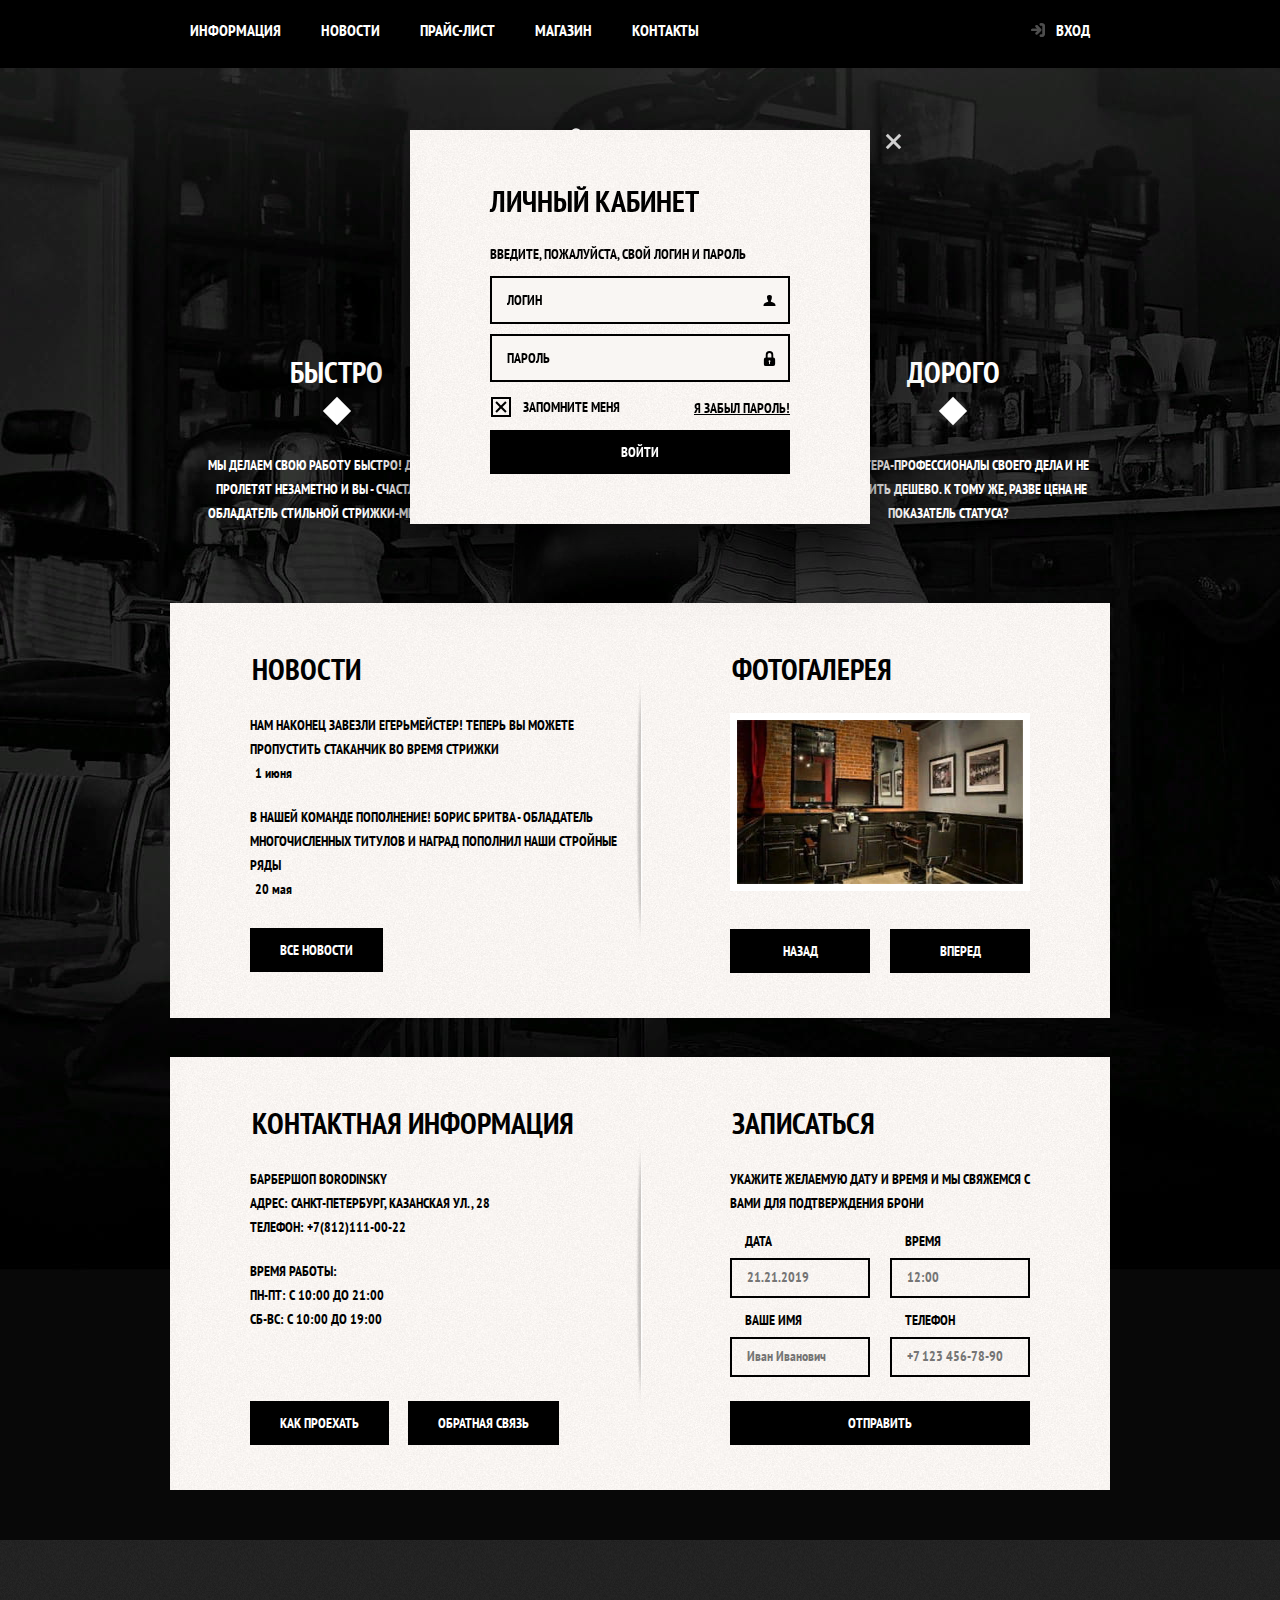
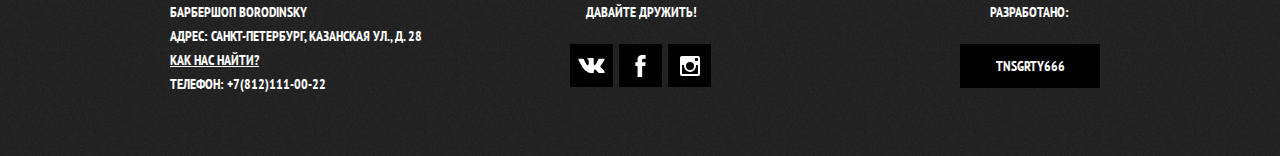
==== index.html @ 5af6d884 "Исправляет опечатки, убирает лишние переносы строк" ====
<!DOCTYPE html>
<html lang="ru">

<head>
  <meta charset="UTF-8">
  <title>Барбершоп BORODINSKY</title>
  <link href="styles/normalize.css" rel="stylesheet">
  <link href="https://fonts.googleapis.com/css?family=PT+Sans+Narrow:400,700&display=swap&subset=cyrillic" rel="stylesheet">
  <link href="styles/style.css" rel="stylesheet">
</head>

<body aria-label="Главная страница Барбершопа Бородинский">
  <header class="main-header">
    <nav class="main-navigation" aria-label="Навигация по сайту">
      <div class="main-navigation-wrapper">
        <div class="container">
          <ul class="site-navigation">
            <li><a href="#">Информация</a></li>
            <li><a href="#">Новости</a></li>
            <li><a href="price.html">Прайс-лист</a></li>
            <li><a href="catalog.html">Магазин</a></li>
            <li><a href="#">Контакты</a></li>
          </ul>
          <ul class="user-navigation">
            <li>
              <a class="login-link" href="#">Вход</a>
            </li>
          </ul>
        </div>
      </div>
      <a class="main-header-logo">
        <img src="img/logos/index-logo.svg" width="368" height="153" alt="Логотип барбершопа BORODINSKY">
      </a>
    </nav>
  </header>
  <main class="container">
    <h1 class="visually-hidden">Барбершоп Бородинский</h1>
    <section>
      <h2 class="visually-hidden">Преимущества</h2>
      <ul class="features-list">
        <li class="feature-item">
          <h3>Быстрo</h3>
          <p>Мы делаем свою работу быстро! Два часа пролетят незаметно и Вы - счастливый обладатель стильной стрижки-минутки!</p>
        </li>
        <li class="feature-item">
          <h3>Круто</h3>
          <p>Забудьте, как Вы стриглись раньше. Мы сделаем из вас звезду футбола или кино.
            Во всяком случае, внешне.</p>
        </li>
        <li class="feature-item">
          <h3>Дорого</h3>
          <p>Наши мастера-профессионалы своего дела и не могут стоить дешево.
          К тому же, разве цена не показатель статуса?</p>
        </li>
      </ul>
    </section>

    <div class="index-columns">
      <section class="news">
        <h2>Новости</h2>
        <ul class="news-list">
          <li class="news-item">
            <p>Нам наконец завезли Егерьмейстер! Теперь вы можете пропустить стаканчик во время стрижки</p>
            <time datetime="2019-06-01">1 июня</time>
          </li>
          <li class="news-item">
            <p>В нашей команде пополнение! Борис Бритва - обладатель многочисленных титулов и наград пополнил наши стройные ряды</p>
            <time datetime="2019-05-20">20 мая</time>
          </li>
        </ul>
        <a href="news.html" class="button">Все новости</a>
      </section>
      <section class="gallery">
        <h2>Фотогалерея</h2>
        <div class="gallery-container">
          <figure class="gallery-content">
            <a href="#"><img src="img/content/interier.jpg" width="286" height="164" alt="Фото нтерьера"></a>
          </figure>
          <description>
            <button class="button gallery-button gallery-button-back" type="button">Назад</button>
            <button class="button gallery-button gallery-button-next" type="button">Вперед</button>
          </description>
        </div>
      </section>
    </div>
    <div class="index-columns">
      <section class="contacts">
        <h2>Контактная информация</h2>
        <div class="address">
          <p>Барбершоп BORODINSKY</p>
          <ul>
            <li>Адрес: Санкт-Петербург, Казанская ул. , 28</li>
            <li>Телефон: +7(812)111-00-22</li>
          </ul>
        </div>
        <div class="worktime">
          <p>Время работы:</p>
          <ul>
            <li>пн-пт: с 10:00 до 21:00</li>
            <li>сб-вс: с 10:00 до 19:00</li>
          </ul>
        </div>
        <a href="#" class="button">Как проехать</a>
        <a href="#" class="button">Обратная связь</a>
      </section>
      <section class="appointment">
        <h2>Записаться</h2>
        <p class="appointment-info">Укажите желаемую дату и время и мы свяжемся
          с Вами для подтверждения брони</p>
        <form class="appointment-form" action="https://echo.htmlacademy.ru" method="post">
          <ul>
            <li class="appointment-item">
              <label for="date">Дата</label>
              <input id="date" type="text" name="date" value="" placeholder="21.21.2019">
            </li>
            <li class="appointment-item">
              <label for="time">Время</label>
              <input id="time" type="text" name="time" value="" placeholder="12:00">
            </li>
            <li class="appointment-item">
              <label for="name">Ваше имя</label>
              <input id="name" type="text" name="name" value="" placeholder="Иван Иванович">
            </li>
            <li class="appointment-item">
              <label for="phone">Телефон</label>
              <input id="phone" type="tel" name="phone" value="" placeholder="+7 123 456-78-90">
            </li>
          </ul>
          <button class="button" type="submit" name="send">Отправить</button>
        </form>
      </section>
    </div>
  </main>

  <footer class="main-footer">
    <div class="container">
      <section class="footer-contacts">
        <h3 class="visually-hidden">Наш адрес</h3>
        Барбершоп BORODINSKY<br>
        Адрес: Санкт-Петербург, Казанская ул., д. 28<br>
        <a href="#wide-map">Как нас найти?</a><br>
        Телефон: +7(812)111-00-22
      </section>
      <section class="footer-social">
        <h3 class="visually-hidden">Мы в соцсетях</h3>
        <b>Давайте дружить!</b>
        <ul>
          <li><a href="#" class="social-button"><span class="visually-hidden">Вконтакте</span>
              <svg xmlns="http://www.w3.org/2000/svg" width="27" height="15" viewbox="0 0 26.14 14.91">
                <path d="M26 13.47l-.09-.17a13.55 13.55 0 0 0-2.6-3q-.87-.83-1.1-1.12A1 1 0 0 1 22 8a10.27 10.27 0 0 1 1.22-1.78l.88-1.16q2.35-3.13 2-4L26 .94a.8.8 0 0 0-.4-.22 2.14 2.14 0 0 0-.87 0h-3.92a.51.51 0 0 0-.27 0h-.3a.6.6 0 0 0-.15.14.93.93 0 0 0-.14.24 22.22 22.22 0 0 1-1.46 3.06q-.5.84-.93 1.46a7 7 0 0 1-.71.91 4.94 4.94 0 0 1-.52.47q-.23.18-.35.15l-.23-.05a.9.9 0 0 1-.31-.33 1.49 1.49 0 0 1-.16-.53V1.6a3.14 3.14 0 0 0 0-.62 2.12 2.12 0 0 0-.14-.44.73.73 0 0 0-.28-.33 1.57 1.57 0 0 0-.46-.18A9 9 0 0 0 12.57 0a8.93 8.93 0 0 0-3.25.33 1.83 1.83 0 0 0-.52.41q-.25.3-.07.33a1.67 1.67 0 0 1 1.16.59l.08.16a2.6 2.6 0 0 1 .19.63 6.32 6.32 0 0 1 .12 1 10.59 10.59 0 0 1 0 1.7q-.07.71-.13 1.1a2.21 2.21 0 0 1-.18.64 2.69 2.69 0 0 1-.16.3l-.07.07a1 1 0 0 1-.37.07.86.86 0 0 1-.46-.19 3.27 3.27 0 0 1-.56-.52 7 7 0 0 1-.66-.93q-.37-.6-.76-1.42l-.22-.39q-.2-.38-.56-1.11t-.62-1.43A.9.9 0 0 0 5.2.9h-.07a.93.93 0 0 0-.22-.16A1.44 1.44 0 0 0 4.6.65L.87.68A1 1 0 0 0 .1.94L0 1a.44.44 0 0 0 0 .22 1.08 1.08 0 0 0 .08.37Q.9 3.53 1.86 5.31t1.66 2.87Q4.23 9.27 5 10.24t1 1.24l.37.41.34.33a8.06 8.06 0 0 0 1 .78 16.34 16.34 0 0 0 1.4.9 7.6 7.6 0 0 0 1.79.72 6.19 6.19 0 0 0 2 .22h1.57a1.08 1.08 0 0 0 .72-.3l.05-.07a.9.9 0 0 0 .1-.25 1.38 1.38 0 0 0 0-.37 4.48 4.48 0 0 1 .09-1.05 2.77 2.77 0 0 1 .23-.71 1.74 1.74 0 0 1 .29-.4 1.19 1.19 0 0 1 .23-.2h.11a.86.86 0 0 1 .77.21 4.52 4.52 0 0 1 .83.79q.39.47.93 1.05a6.41 6.41 0 0 0 1 .87l.27.16a3.31 3.31 0 0 0 .71.3 1.53 1.53 0 0 0 .76.07l3.48-.05a1.58 1.58 0 0 0 .8-.17.68.68 0 0 0 .34-.37 1.06 1.06 0 0 0 0-.46 1.71 1.71 0 0 0-.1-.36z" fill="#fff" /></svg>
            </a></li>
          <li><a href="#" class="social-button"><span class="visually-hidden">Facebook</span>
              <svg xmlns="http://www.w3.org/2000/svg" width="19" height="22" viewbox="0 0 10.15 21.74">
                <path d="M3.34 1.12A4.77 4.77 0 0 1 6.53 0h3.61v3.81H7.81a1.07 1.07 0 0 0-1.09.83v2.55h3.42c-.08 1.23-.24 2.45-.41 3.67h-3v10.87H2.21V10.86H0V7.21h2.19V3.66a3.83 3.83 0 0 1 1.15-2.54z" fill="#fff" /></svg>
            </a></li>
          <li><a href="#" class="social-button"><span class="visually-hidden">Instagram</span>
              <svg xmlns="http://www.w3.org/2000/svg" width="20" height="20" viewbox="0 0 20 20">
                <path d="M18 0H2a2 2 0 0 0-2 2v16a2 2 0 0 0 2 2h16a2 2 0 0 0 2-2V2a2 2 0 0 0-2-2zm-8 6a4 4 0 1 1-4 4 4 4 0 0 1 4-4zM2.5 18a.47.47 0 0 1-.5-.5V9h2.1a3.4 3.4 0 0 0-.1 1 6 6 0 1 0 12 0 3.4 3.4 0 0 0-.1-1H18v8.5a.47.47 0 0 1-.5.5zM18 4.5a.47.47 0 0 1-.5.5h-2a.47.47 0 0 1-.5-.5v-2a.47.47 0 0 1 .5-.5h2a.47.47 0 0 1 .5.5z" fill="#fff" /></svg>
            </a></li>
        </ul>
      </section>
      <p class="copyright">
        <b>Разработано:</b>
        <a href="https://github.com/tensegrity666" class="button">TNSGRTY666</a>
      </p>
    </div>
  </footer>

  <!-- Модальные окна -->

  <section class="modal modal-login">
    <h2>Личный кабинет</h2>
    <p class="modal-description">Введите, пожалуйста, свой логин и пароль</p>
    <a name="login-popup"></a>
    <form class="login-form" action="https://echo.htmlacademy.ru" method="post">
      <ul class="login-list">
        <li>
          <label class="visually-hidden" for="user-login">Логин</label>
          <input class="login-icon-user" id="user-login" type="text" name="login" placeholder="Логин" required>
        </li>
        <li>
          <label class="visually-hidden" for="user-password">Пароль</label>
          <input class="login-icon-password" type="password" name="password" placeholder="Пароль" required>
        </li>
      </ul>
      <p class="login-password-info">
        <label class="login-checkbox">
          <input class="visually-hidden modal-login-remember" type="checkbox" name="save" checked>
          <span class="checkbox-indicator"></span>
          <span class="remember-me">Запомните меня</span>
        </label>
        <a class="restore" href="#">Я забыл пароль!</a>
      </p>
      <button class="button" type="submit" name="login-button">Войти</button>
    </form>
    <button class="modal-close" type="button"><span class="visually-hidden">Закрыть</span></button>
  </section>

  <section class="modal modal-map">
    <h2 class="visually-hidden">Как до нас добраться</h2>
    <a name="wide-map">
      <img src="img/content/map-little.jpg" alt="Мы находимся по адресу: Санкт-Петербург, Казанская ул., д. 28">
    </a>
    <button class="modal-close" type="button"><span class="visually-hidden">Закрыть</span></button>
  </section>

  <div class="modal-overlay"></div>

</body>

</html>
---- styles/style.css ----
html,
body {
  min-width: 970px;
  margin: 0;
  padding: 0;
  font-family: "PT Sans Narrow", Arial, sans-serif;
  font-size: 14px;
  line-height: 24px;
  font-weight: 700;
  color: #ffffff;
  text-transform: uppercase;
  background-color: #000000;
  background-image: url(../img/backgrounds/background.jpg);
  background-position: top center;
  background-repeat: no-repeat;
}

.img {
  max-width: 100%;
  height: auto;
}

.visually-hidden:not(focus):not(active),
input[type="checkbox"].visually-hidden,
input[type="radio"].visually-hidden {
  position: absolute;

  width: 1px;
  height: 1px;
  margin: -1px;
  border: 0;
  padding: 0;

  white-space: nowrap;

  -webkit-clip-path: inset(100%);

  clip-path: inset(100%);
  clip: rect(0 0 0 0);
  overflow: hidden;
}

.container {
  width: 940px;
  margin: 0 auto;
  padding: 0 10px;
}

/*navigation*/

.main-navigation-wrapper .container {
  display: -webkit-box;
  display: -ms-flexbox;
  display: flex;
  -webkit-box-pack: justify;
  -ms-flex-pack: justify;
  justify-content: space-between;
}


.main-header {
  margin-bottom: 70px;
}

.main-navigation {
  display: -webkit-box;
  display: -ms-flexbox;
  display: flex;
  -webkit-box-orient: vertical;
  -webkit-box-direction: normal;
  -ms-flex-direction: column;
  flex-direction: column;
  -webkit-box-align: center;
  -ms-flex-align: center;
  align-items: center;

  font-size: 16px;
  line-height: 20px;
  color: #ffffff;
}

.user-navigation li {
  margin: 0;
}

.site-navigation a,
.user-navigation a {
  display: block;
  padding: 20px 20px;
}

.site-navigation li:hover,
.site-navigation li:focus,
.user-navigation li:hover,
.user-navigation li:focus {
  background-color: #242424;
}

.main-header-logo {
  -webkit-box-ordinal-group: 3;
  -ms-flex-order: 2;
  order: 2;
  width: 368px;
  height: 153px;
}

.main-navigation-wrapper {
  width: 100%;
  margin-bottom: 60px;
  background-color: #000000;
}

.main-navigation-wrapper a {
  color: #ffffff;
  text-decoration: none;
}

.site-navigation {
  display: -webkit-box;
  display: -ms-flexbox;
  display: flex;
  -ms-flex-wrap: wrap;
  flex-wrap: wrap;
  -ms-flex-preferred-size: 720px;
  flex-basis: 720px;
  margin: 0;
  padding: 0;
  list-style: none;
}

.user-navigation {
  display: -webkit-box;
  display: -ms-flexbox;
  display: flex;
  -ms-flex-wrap: wrap;
  flex-wrap: wrap;
  margin: 0;
  padding: 0;
  list-style: none;
}

.user-navigation .login-link {
  position: relative;
  padding: 20px 20px;
  padding-left: 50px;
  padding-bottom: 28px;
}

.login-link::before {
  content: "";

  position: absolute;
  top: 22px;
  left: 24px;

  width: 16px;
  height: 18px;

  background-image: url("../img/icons/login.svg");
  background-repeat: no-repeat;
  background-position: 0 0;

  opacity: 0.3;
}

.login-link:hover::before,
.login-link:active::before,
.login-link:focus::before {
  opacity: 1;
}

/*features*/

.features-list {
  display: -webkit-box;
  display: -ms-flexbox;
  display: flex;
  -webkit-box-pack: justify;
  -ms-flex-pack: justify;
  justify-content: space-between;
  margin: 0;
  margin-bottom: 78px;
  padding: 0;
}

.features-list li {
  list-style: none;
}

.feature-item p {
  text-align: center;
  margin: 0;
  padding: 0 20px 0 10px;
}

.feature-item h3 {
  position: relative;
  margin: 0;
  margin-bottom: 60px;
  padding: 0;

  text-align: center;
  font-size: 30px;
  line-height: 42px;
}

.feature-item h3::after {
  content: "";

  position: absolute;
  top: 50px;
  left: 50%;
  margin-left: -10px;
  padding: 0;

  width: 20px;
  height: 20px;

  background-color: #ffffff;

  -webkit-transform: rotate(45deg);

  transform: rotate(45deg);
}


/*columns*/

.index-columns {
  display: -webkit-box;
  display: -ms-flexbox;
  display: flex;
  -webkit-box-pack: justify;
  -ms-flex-pack: justify;
  justify-content: space-between;
  margin-bottom: 39px;
  padding: 45px 80px;

  color: #000000;
  background-color: #f8f5f2;
  background-image:
    url(../img/backgrounds/line.png),
    url(../img/backgrounds/items-background.jpg);
  background-position: center, 0 0;
  background-repeat: no-repeat, repeat;
}

.index-columns h2 {
  margin: 0;
  margin-bottom: 23px;
  padding: 0 2px;
  font-size: 30px;
  line-height: 42px;
}

.index-columns a {
  text-decoration: none;
}

.news {
  width: 380px;
  margin: 0;
}

.news-list {
  margin: 0;
  margin-bottom: 27px;
  padding: 0;

  list-style: none;
}

.news-item time {
  padding: 5px;
  text-transform: none;
}

.news-item {
  margin-bottom: 20px;
}

.news-item p {
  margin: 0;
}

.gallery {
  width: 300px;
}

.gallery-content {
  margin: 0;
  background-color: #cccccc;
  border: 7px solid #ffffff;
}

.gallery-content {
  -o-object-fit: cover;
  object-fit: cover;
  width: 286px;
  height: 164px;
}

.gallery-container {
  position: relative;

  height: 260px;
}

.button {
  display: inline-block;
  margin: 0;
  margin-right: 16px;
  padding: 10px 30px;

  font: inherit;

  text-align: center;
  color: #ffffff;
  vertical-align: middle;
  text-transform: uppercase;

  background-color: #000000;
  border: none;
  text-decoration: none;

  cursor: pointer;
}

.button:hover,
.button:focus,
.button:active {
  background-color: #663d15;
}

.button:disabled {
  cursor: default;
  opacity: 0.3;
}

.gallery-button {
  -webkit-box-sizing: border-box;
  box-sizing: border-box;
  position: absolute;
  bottom: 0;

  width: 140px;
  margin: 0;
}

.gallery-button-back {
  left: 0;
}

.gallery-button-next {
  right: 0;
}

.contacts {
  margin: 0;
  padding: 0;
  width: 380px;
}

.contacts ul,
.contacts p {
  margin: 0;
  padding: 0;
  list-style: none;
}

.contacts .address {
  margin: 20px 0 20px 0;
  ;
}

.contacts .worktime {
  margin-bottom: 70px;
}

.appointment {
  width: 300px;
}

.appointment-form ul {
  display: -webkit-box;
  display: -ms-flexbox;
  display: flex;
  -ms-flex-wrap: wrap;
  flex-wrap: wrap;
  -webkit-box-pack: justify;
  -ms-flex-pack: justify;
  justify-content: space-between;

  margin: 0;
  padding: 0;
}

.appointment-item {
  width: 140px;
  margin-bottom: 10px;
}

.appointment-item label {
  display: block;
  margin-bottom: 5px;
  margin-left: 15px;
}

.appointment li {
  list-style: none;
}

.appointment-item input {
  -webkit-box-sizing: border-box;
  box-sizing: border-box;
  width: 140px;
  padding-top: 5px;
  padding-left: 15px;
  padding-bottom: 7px;
  padding-right: 15px;

  font: inherit;

  background-color: transparent;
  border: 2px solid #000000;
}

.appointment-item input:focus {
  border-color: #663d15;
}

.appointment .button {
  width: 100%;
  margin: 0;
  margin-top: 14px;
}

/*footer*/

.main-footer {
  margin-top: 50px;
  padding: 60px 0;

  color: #ffffff;
  background-color: #212121;
  background-image: url(../img//backgrounds/footer-background.jpg);
  background-position: 0 0;
  background-repeat: repeat;
}

.main-footer .container {
  display: -webkit-box;
  display: -ms-flexbox;
  display: flex;
}

.footer-contacts a:hover,
.footer-contacts a:focus {
  text-decoration: none;
}

.footer-contacts {
  width: 320px;
  margin-right: 80px;
}

.footer-social {
  width: 160px;
}

.footer-social ul {
  display: -webkit-box;
  display: -ms-flexbox;
  display: flex;
  -ms-flex-wrap: wrap;
  flex-wrap: wrap;
  -webkit-box-pack: justify;
  -ms-flex-pack: justify;
  justify-content: space-between;
  width: 141px;
  list-style: none;
  margin: 0;
  padding: 0;
}

.footer-social li a {
  color: #ffffff;
}

.footer-social b {
  display: block;

  margin-bottom: 20px;
  padding-left: 16px;
  padding-right: 16px;
}

.social-button {
  display: -webkit-box;
  display: -ms-flexbox;
  display: flex;
  -webkit-box-align: center;
  -ms-flex-align: center;
  align-items: center;
  -webkit-box-pack: center;
  -ms-flex-pack: center;
  justify-content: center;
  width: 43px;
  height: 43px;

  background-color: #000000;
}

.social-button:hover,
.social-button:focus {
  background-color: #ffffff;
}

.social-button:hover path,
.social-button:focus path {
  fill: #000000;
}

.copyright {
  width: 150px;
  margin: 0;
  margin-left: auto;
}

.copyright .button {
  color: #ffffff;
}

.copyright .button:hover {
  color: #000000;
  background-color: #ffffff;
}

.copyright .button {
  -webkit-box-sizing: border-box;
  box-sizing: border-box;
  width: 140px;
}

.copyright b {
  display: block;

  margin-bottom: 20px;
  padding-left: 30px;
  padding-right: 30px;
}

/* страница catalog.html */

.inner-page {
  color: #000000;
  background-color: #f9f6f3;
  background-image: url(../img//backgrounds/items-background.jpg);
  background-position: 0 0;
  background-repeat: repeat;
}

.inner-page .main-header {
  margin: 0;
  margin-bottom: 50px;
  padding: 0;

  background-color: #000000;
}

.inner-page .main-navigation .container {
  display: -webkit-box;
  display: -ms-flexbox;
  display: flex;
  -webkit-box-align: start;
  -ms-flex-align: start;
  align-items: flex-start;
  -webkit-box-orient: horizontal;
  -webkit-box-direction: normal;
  -ms-flex-direction: row;
  flex-direction: row;
}

.inner-page .main-header-logo {
  width: 111px;
  height: 24px;
  padding: 20px 20px;
}

.inner-page .user-navigation {
  margin-left: auto;
}

.inner-page .main-navigation a {
  color: #ffffff;
  text-decoration: none;
}

.site-navigation-current {
  position: relative;
}

.site-navigation-current::after {
  content: "";

  position: absolute;
  top: auto;
  right: 20px;
  bottom: 0;
  left: 20px;


  height: 5px;

  background-color: #ffffff;
}

.inner-page a {
  color: #000000;
}

.footer-contacts a {
  color: #ffffff;
  text-decoration: underline;
}

.catalog-item {
  background-color: #f8f8f8;
  -webkit-box-shadow: 0 0 10px rgba(0, 0, 0, 0.1);
  box-shadow: 0 0 10px rgba(0, 0, 0, 0.1);
}


.inner-page .catalog-item h3 {
  margin: 0;
  padding: 0;
  font-size: 14px;
  line-height: 18px;
}

.catalog-category {
  text-transform: none;
}

.catalog-item:hover {
  -webkit-box-shadow: 0 0 10px rgba(0, 0, 0, 0.2);
  box-shadow: 0 0 10px rgba(0, 0, 0, 0.2);
}

.page-title {
  margin: 0;
  margin-bottom: 15px;
  padding: 0;

  font-size: 30px;
  line-height: 42px;
}

.breadcrumbs {
  display: -webkit-inline-box;
  display: -ms-inline-flexbox;
  display: inline-flex;
  -ms-flex-wrap: wrap;
  flex-wrap: wrap;
  position: relative;

  margin: 0;
  padding: 0;
}


.breadcrumbs li::after {
  content: "";

  display: inline-block;
  margin: 3px 25px;
  width: 8px;
  height: 8px;

  background-color: #000000;

  -webkit-transform: rotate(45deg);

  transform: rotate(45deg);
}

.breadcrumbs li:last-child::after {
  display: none;
}

.breadcrumbs li,
.breadcrumbs a {
  list-style: none;
  text-decoration: none;
}

.breadcrumbs a:hover,
.breadcrumbs a:active {
  text-decoration: underline;
}

.breadcrumbs-current {
  color: #aba9a7;

  cursor: default;
}

.breadcrumbs-current a:hover,
.breadcrumbs-current a:active {
  text-decoration: none;
}

.pricelist td {
  border: 2px solid #000000;
}

.catalog {
  width: 700px;
}

.catalog ul {
  margin: 0;
  padding: 0;
  list-style: none;
}

.inner-page .main-footer {
  box-shadow: inset 0 60px 45px -30px #000 ;
}

/*Фильтры*/

.filters {
  display: -webkit-box;
  display: -ms-flexbox;
  display: flex;
  -ms-flex-wrap: wrap;
  flex-wrap: wrap;
  -webkit-box-orient: vertical;
  -webkit-box-direction: normal;
  -ms-flex-direction: column;
  flex-direction: column;

  max-width: 300px;
}

.filter fieldset {
  border: none;
  margin: 0;
  padding: 0;
}

.filter {
  display: -webkit-box;
  display: -ms-flexbox;
  display: flex;
  -webkit-box-orient: vertical;
  -webkit-box-direction: normal;
  -ms-flex-direction: column;
  flex-direction: column;
  -ms-flex-wrap: wrap;
  flex-wrap: wrap;
}

.filter ul {
  margin: 0;
  margin-bottom: 50px;
  padding: 0;
  list-style: none;
}

.item-name {
  cursor: pointer;
}

.item-name:hover {
  color: #663d15;
}

.filter legend {
  margin-bottom: 20px;
  padding: 0;
}

.filters .checkbox-indicator {
  display: inline-block;
  width: 14px;
  height: 14px;

  position: relative;
  top: 5px;
  left: 1px;

  margin: 10px 20px 1px 0;

  border: 2px solid black;
}

.filters .checkbox-indicator::before,
.filters .checkbox-indicator::after {
  content: "";

  position: absolute;
  top: 6px;
  left: 1px;

  width: 12px;
  height: 2px;
  background-color: #000000;

  opacity: 0;
  -webkit-transition: 0.6s;
  transition: 0.6s;
}

.filter-input-checkbox:checked + .checkbox-indicator::before {
  -webkit-transform: rotate(45deg);
  transform: rotate(45deg);
  opacity: 1;
}

.filter-input-checkbox:checked + .checkbox-indicator::after {
  -webkit-transform: rotate(-45deg);
  transform: rotate(-45deg);
  opacity: 1;
}

.radio-indicator {
  display: inline-block;
  width: 14px;
  height: 14px;

  position: relative;
  top: 4px;
  left: 1px;

  margin: 10px 20px 1px 0;

  border: 2px solid black;
  border-radius: 50%;
}

.radio-indicator::before {
  content: "";

  position: absolute;
  top: 2px;
  left: 2px;

  width: 10px;
  height: 10px;
  background-color: black;
  border-radius: 50%;

  opacity: 0;
  -webkit-transition: 0.6s;
  transition: 0.6s;
}

.filter-input-radio:checked + .radio-indicator::before {
  opacity: 1;
}

.filter-input-checkbox:focus ~ .item-name,
.filter-input-radio:focus ~ .item-name,
.checkbox-indicator:hover + .item-name,
.radio-indicator:hover + .item-name {
  color: #663d15;
}

.filter-input-checkbox:focus + .checkbox-indicator,
.filter-input-checkbox:hover + .checkbox-indicator,
.filter-input-radio:hover + .radio-indicator,
.filter-input-radio:focus + .radio-indicator {
  color: #663d15;
}


.catalog-columns {
  display: -webkit-box;
  display: -ms-flexbox;
  display: flex;
  -webkit-box-pack: justify;
  -ms-flex-pack: justify;
  justify-content: space-between;
  -ms-flex-wrap: nowrap;
  flex-wrap: nowrap;
  margin: 50px 0;
  padding: 0;
}

.catalog {
  display: -webkit-box;
  display: -ms-flexbox;
  display: flex;
  max-width: 700px;
  -ms-flex-wrap: nowrap;
  flex-wrap: nowrap;
  -webkit-box-orient: vertical;
  -webkit-box-direction: normal;
  -ms-flex-direction: column;
  flex-direction: column;
  -webkit-box-pack: justify;
  -ms-flex-pack: justify;
  justify-content: space-between;
}

.catalog-list {
  display: -webkit-box;
  display: -ms-flexbox;
  display: flex;
  -ms-flex-wrap: wrap;
  flex-wrap: wrap;

  list-style: none;
}

.catalog-item {
  display: -webkit-box;
  display: -ms-flexbox;
  display: flex;
  -ms-flex-wrap: wrap;
  flex-wrap: wrap;
  -webkit-box-orient: vertical;
  -webkit-box-direction: normal;
  -ms-flex-direction: column;
  flex-direction: column;
  -webkit-box-pack: start;
  -ms-flex-pack: start;
  justify-content: flex-start;

  max-width: 220px;
  padding: 0;
  margin: 0;
  margin-bottom: 20px;
  margin-right: 20px;

  background-color: #ffffff;
  color: #000000;
  font-size: 14px;
}

.catalog-item a {
  text-decoration: none;
}

.catalog-item p,
.catalog-item h3 {
  margin: 0;
  padding: 10px;
}


.catalog-item:nth-child(3n) {
  margin-right: 0;
}

.catalog-item img {
  margin-bottom: 10px;
}

.price {
  display: inline-block;
  -webkit-box-sizing: border-box;
  box-sizing: border-box;
  width: 114px;
  height: 40px;
  margin: 0;
  margin-right: -5px;
  padding: 10px 20px;

  font-size: 14px;
  line-height: 20px;
  text-align: center;
  vertical-align: middle;
  color: #000000;
  background-color: #e5e5e5;
}

.catalog-category,
.catalog-item-title {
  display: inline-block;
  font-size: 14px;
  line-height: 18px;
  padding: 0;
  padding-left: 17px;
  color: #000000;
}

.catalog-item-title {
  text-transform: uppercase;
}

.button-catalog {
  margin: 0 auto;
  padding: 10px 23px;
  line-height: 20px;
}

.catalog-item-price a {
  color: #ffffff;
}

.pagination-list {
  display: -webkit-box;
  display: -ms-flexbox;
  display: flex;
  -ms-flex-wrap: wrap;
  flex-wrap: wrap;
}

.pagination-list a {
  padding: 15px 20px;
  color: #ffffff;
  background-color: #000000;

  text-decoration: none;
}

.pagination-list li {
  margin: 35px 10px;
}

.pagination-item a:focus,
.pagination-item a:hover,
.pagination-item a:active {
  color: #ffffff;
  background-color: #663d15;
}

.pagination-item-current a {
  color: #000000;
  background-color: #ffffff;
}

.product-photos {
  display: -webkit-box;
  display: -ms-flexbox;
  display: flex;
  -webkit-box-orient: horizontal;
  -webkit-box-direction: normal;
  -ms-flex-direction: row;
  flex-direction: row;
  -ms-flex-wrap: wrap;
  flex-wrap: wrap;
}

.product-photos ul {
  max-width: 460px;
  -ms-flex-wrap: wrap;
  flex-wrap: wrap;
  display: -webkit-box;
  display: -ms-flexbox;
  display: flex;
}

.product-photos ul li:nth-child(3n) {
  margin-right: 0;
}

.product-photo-large {
  -webkit-box-shadow: 0 0 10px 2px rgba(0, 0, 0, 0.1);
  box-shadow: 0 0 10px 2px rgba(0, 0, 0, 0.1);
  margin: 0;
  margin-bottom: 20px;
  max-width: 460px;
  max-height: 498px;
}

.product-photo-small {
  max-width: 140px;
  max-height: 149px;
  margin-right: 20px;
  margin-bottom: 20px;
}

.product-photos ul {
  margin: 0;
  padding: 0;
}

.product-photos li {
  list-style: none;
  -webkit-box-shadow: 0 0 10px 2px rgba(0, 0, 0, 0.1);
  box-shadow: 0 0 10px 2px rgba(0, 0, 0, 0.1);
}

.product-info {
  width: 390px;
}

.product-info li {
  list-style: none;
}

.product-info h3 {
  font-size: 24px;
  line-height: 30px;
}

.product-article {
  text-align: right;
  color: #aeaeae;
}

.social-button li {
  list-style: none;
}

/*modal*/

.modal {
  position: fixed;

  color: #000000;

  background-color: #f8f3f0;
  background-image: url(../img//backgrounds/items-background.jpg);
  background-position: 0 0;
  background-repeat: repeat;
/*  -webkit-box-shadow: 0 30px 50px rgba(0, 0, 0, 0.7);*/
  -webkit-box-shadow: 0 30px 50px rgba(0, 0, 0, 0.7);
  box-shadow: 0 30px 50px rgba(0, 0, 0, 0.7);

  z-index: 2;
}

.modal-login {
  top: 130px;
  left: 50%;

  width: 300px;
  padding: 50px 80px;
  margin-left: -230px;

/*  display: none;*/
}

.modal-map {
  top: 50%;
  left: 50%;

  width: 766px;
  height: 561px;

  -webkit-transform: translate(-50%, -50%);

  transform: translate(-50%, -50%);

  border: 7px solid #ffffff;

  display: none;
}

.modal-overlay {
  position: fixed;
  top: 0;
  bottom: 0;
  left: 0;
  right: 0;

  background: rgba(0, 0, 0, 0.8);

  z-index: 1;

  display: none;
}

.modal-map-wide img {
  color: #000000;
}

.login-form ul {
  margin: 0;
  padding: 0;

  list-style: none;
}

.modal-login h2 {
  margin: 0;
  margin-bottom: 20px;

  font-size: 30px;
  line-height: 42px;
}

.modal-description {
  margin: 0;
  margin-bottom: 10px;
}

.modal-close {
  position: absolute;
  top: 0;
  right: -34px;

  width: 22px;
  height: 22px;

  background-color: transparent;
  border: 0;

  cursor: pointer;
}

.modal-close::before,
.modal-close::after {
  content: "";

  position: absolute;
  top: 10px;
  left: 2px;

  width: 19px;
  height: 3px;

  background-color: #d0d0d0;
}

.modal-close::before {
  -webkit-transform: rotate(45deg);
  transform: rotate(45deg);
}

.modal-close::after {
  -webkit-transform: rotate(-45deg);
  transform: rotate(-45deg);
}

.login-icon-user::-webkit-input-placeholder ,
.login-icon-password::-webkit-input-placeholder {
  color: #000000;
}

.login-icon-user:-ms-input-placeholder ,
.login-icon-password:-ms-input-placeholder {
  color: #000000;
}

.login-icon-user::placeholder ,
.login-icon-password::placeholder {
  color: #000000;
}

.login-form .login-icon-user,
.login-form .login-icon-password {
  -webkit-box-sizing: border-box;
  box-sizing: border-box;
  width: 300px;
  margin-bottom: 10px;
  padding: 10px 15px;
  padding-right: 40px;

  font: inherit;
  color: #000000;
  text-transform: uppercase;

  background-color: #f9f6f3;
  border: 2px solid #000000;
}

.login-form .login-icon-user:focus,
.login-form .login-icon-password:focus {
  border-color: #663d15;
}

.login-icon-user {
  background-image: url("/img/icons/user.svg");
  background-position: 270px center;
  background-repeat: no-repeat;
}

.login-icon-password {
  background-image: url("/img/icons/lock.svg");
  background-position: 270px center;
  background-repeat: no-repeat;
}


.login-password-info {
  display: -webkit-box;
  display: -ms-flexbox;
  display: flex;
  -ms-flex-wrap: wrap;
  flex-wrap: wrap;
  -webkit-box-pack: justify;
  -ms-flex-pack: justify;
  justify-content: space-between;

  margin: 0;
  margin-bottom: 10px;
}

.modal-login-remember:focus + .checkbox-indicator,
.modal-login-remember:hover + .checkbox-indicator,
.modal-login-remember:focus ~ .remember-me,
.modal-login-remember:hover ~ .remember-me {
  color: #663d15;
  cursor: pointer;
}

.restore {
  display: inline-block;
  color: #000000;
  text-decoration: underline;
  padding: 4px 0 0 0;
}

.restore:hover,
.restore:focus {
  color: #663d15;
  text-decoration: none;
}


.login-password-info .checkbox-indicator {
  display: inline-block;
  width: 16px;
  height: 16px;

  position: relative;
  top: 5px;
  left: 1px;

  margin-right: 10px;

  border: 2px solid black;
}


.modal-login-remember + .checkbox-indicator::before,
.modal-login-remember + .checkbox-indicator::after {
  content: "";

  position: absolute;
  top: 7px;
  left: 1px;

  width: 14px;
  height: 2px;
  background-color: #000000;

  opacity: 0;
  -webkit-transition: 0.6s;
  transition: 0.6s;
}

.modal-login-remember:checked + .checkbox-indicator::before {
  -webkit-transform: rotate(45deg);
  transform: rotate(45deg);
  opacity: 1;
}

.modal-login-remember:checked + .checkbox-indicator::after {
  -webkit-transform: rotate(-45deg);
  transform: rotate(-45deg);
  opacity: 1;
}

.modal-login-remember:disabled + .checkbox-indicator {
  opacity: 0.3;
}

.modal-login-remember:disabled ~ .remember-me {
  opacity: 0.3;
}

.login-form .button {
  width: 100%;
  margin: 0;
}

/*Зона внешнего контента*/

.inner-content {
  margin-bottom: 75px;
}

.inner-content h2 {
  margin: 60px 0 30px 0;

  font-size: 24px;
  line-height: 30px;
}

.inner-content h3 {
  margin: 60px 0 30px 0;

  font-size: 20px;
  line-height: 24px;
}

.inner-content h2 + h3 {
  margin-top: 30px;
}

.inner-content p {
  margin: 14px 0;
}

.inner-content td {
  padding: 10px 15px;
  border: 2px solid #000000;
}

.inner-content table {
  border-collapse: collapse;
}

.inner-content .big-heading {
  display: -webkit-box;
  display: -ms-flexbox;
  display: flex;
  -webkit-box-align: center;
  -ms-flex-align: center;
  align-items: center;
  -webkit-box-pack: justify;
  -ms-flex-pack: justify;
  -ms-flex-wrap: nowrap;
  flex-wrap: nowrap;
  justify-content: space-between;

  margin-top: 55px;
  margin-bottom: 65px;

  font-size: 48px;
  line-height: 60px;
}

.big-heading::before,
.big-heading::after {
  content: "";

  -webkit-box-flex: 1;

  -ms-flex-positive: 1;

  flex-grow: 1;
  -ms-flex-negative: 0;
  flex-shrink: 0;

  width: 20px;
  height: 4px;

  background-color: #000000;
}

.big-heading::before {
  margin-right: 25px;
}

.big-heading::after {
  margin-left: 25px;
}

.inner-content .list-1 {
  margin: 14px 0;
  padding: 0;

  list-style: none;
}

.inner-content .list-1 li{
  margin-bottom: 15px;
}

.inner-content .list-1 li::before {
  content: "";

  display: inline-block;
  margin: 0 10px 0 0;
  padding: 0;
  width: 8px;
  height: 8px;

  vertical-align: baseline;

  background-color: #000000;
  -webkit-transform: rotate(45deg);
  transform: rotate(45deg);
}

.inner-content .table-1 {
  width: 100%;
}

.inner-content .table-1 td {
  width: 50%;
}

.inner-content .table-1 td:last-child {
  text-align: center;
}

.inner-content .inner-columns {
  display: -webkit-box;
  display: -ms-flexbox;
  display: flex;
  -webkit-box-pack: justify;
  -ms-flex-pack: justify;
  justify-content: space-between;
  -ms-flex-wrap: wrap;
  flex-wrap: wrap;

  margin: 60px 0;
}

.inner-content .inner-columns .inner-column-left,
.inner-content .inner-columns .inner-column-right {
  width: 460px;
}

.inner-content .inner-column-left *:first-child,
.inner-content .inner-column-right *:first-child{
  margin-top: 0;
}

.inner-content .inner-column-left *:last-child,
.inner-content .inner-column-right *:last-child {
  margin-bottom: 0;
}

.inner-content .inner-columns > h3:first-child {
  width: 460px;
  margin: 0 460px 30px 0;
}

.inner-content .short-text {
  padding-right: 80px;
}
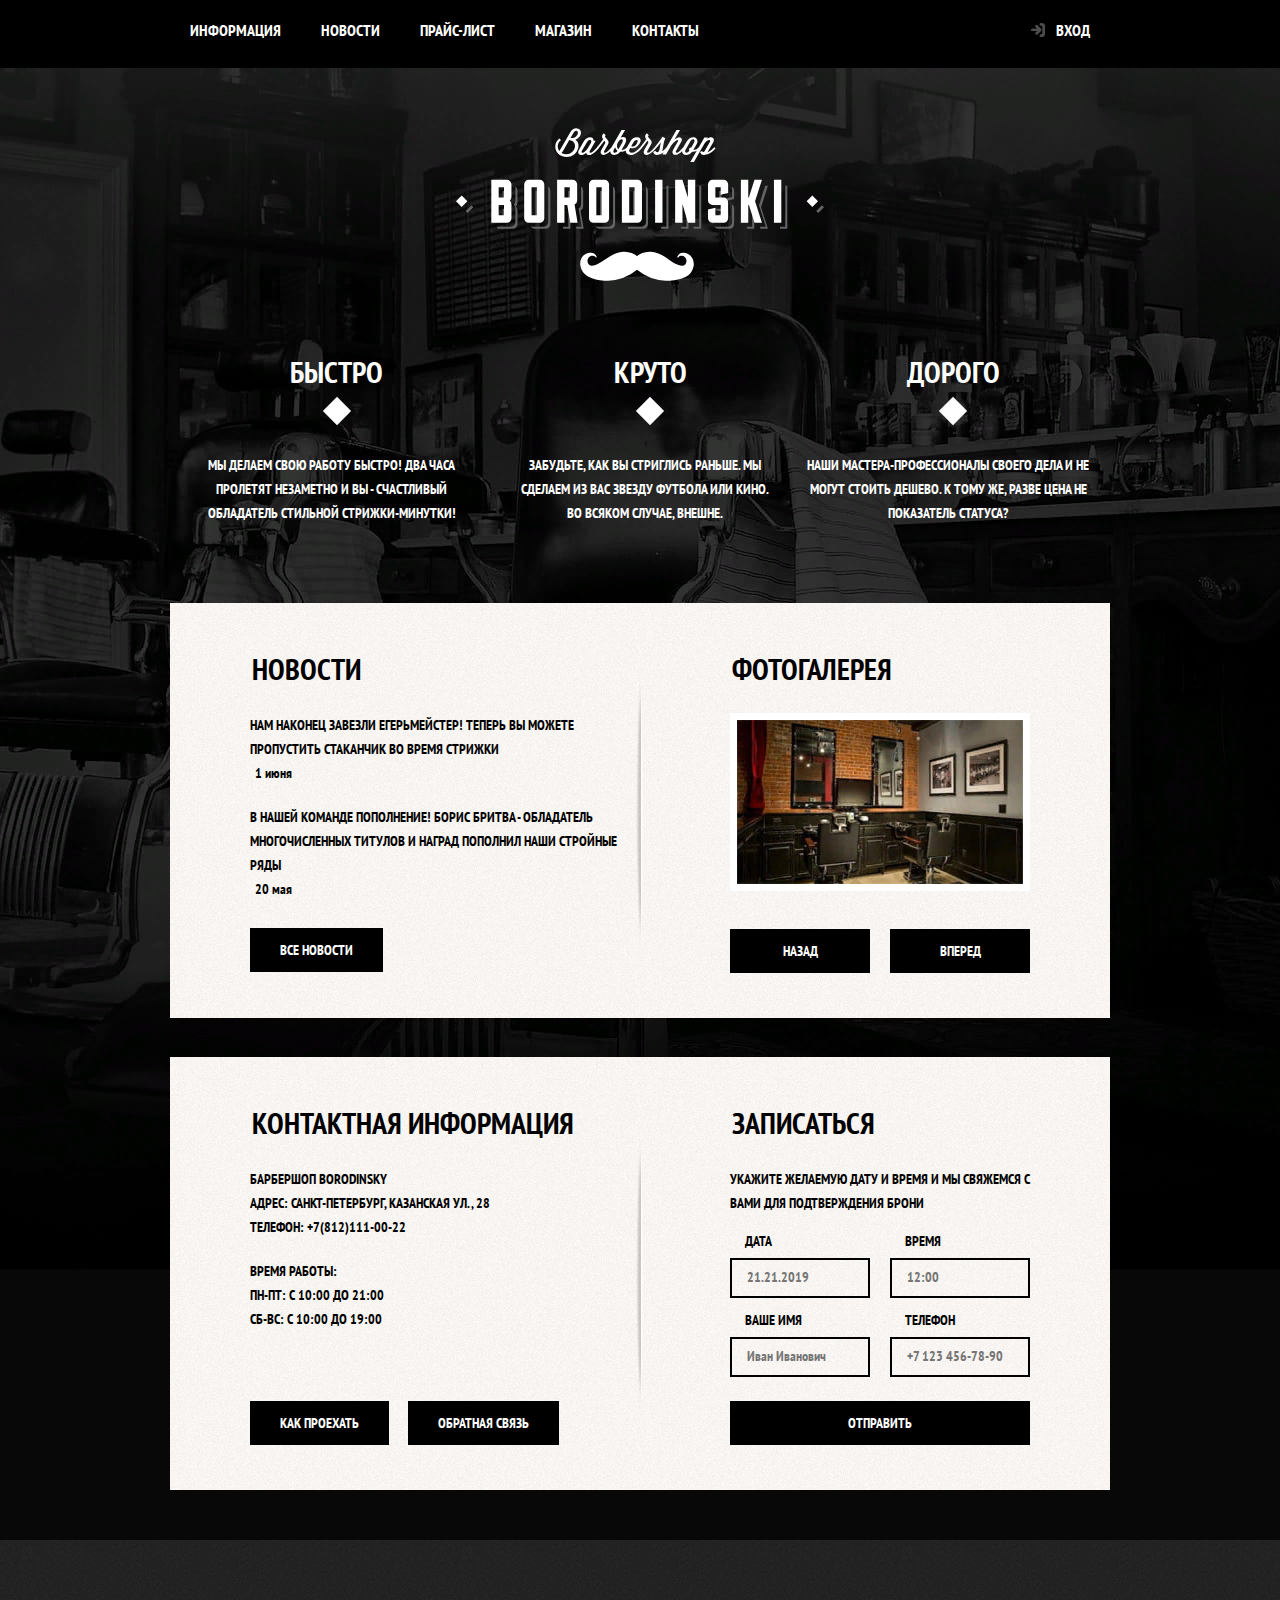
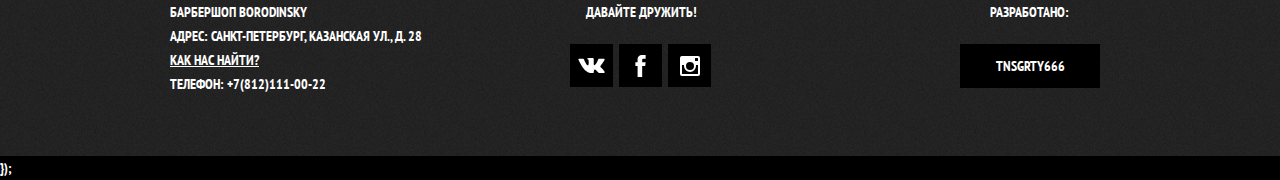
==== commit 250f0c15: "Исправляет баг с мигающей при клике иконкой кнопки входа. Добавляет JS в разметку" ====
--- a/index.html
+++ b/index.html
@@ -203,8 +203,14 @@
     </a>
     <button class="modal-close" type="button"><span class="visually-hidden">Закрыть</span></button>
   </section>
-
-  <div class="modal-overlay"></div>
+  <div class="modal-overlay "></div>
+
+<script type="text/javascript">
+
+</script>
+
+  });
+
 
 </body>
 
--- a/styles/style.css
+++ b/styles/style.css
@@ -161,11 +161,11 @@
   background-position: 0 0;
 
   opacity: 0.3;
+  z-index: 1;
 }
 
 .login-link:hover::before,
-.login-link:active::before,
-.login-link:focus::before {
+.login-link:active::before {
   opacity: 1;
 }
 
@@ -1107,22 +1107,20 @@
   list-style: none;
 }
 
-/*modal*/
+/*modal windows*/
 
 .modal {
   position: fixed;
 
   color: #000000;
-
   background-color: #f8f3f0;
   background-image: url(../img//backgrounds/items-background.jpg);
   background-position: 0 0;
   background-repeat: repeat;
-/*  -webkit-box-shadow: 0 30px 50px rgba(0, 0, 0, 0.7);*/
   -webkit-box-shadow: 0 30px 50px rgba(0, 0, 0, 0.7);
   box-shadow: 0 30px 50px rgba(0, 0, 0, 0.7);
 
-  z-index: 2;
+  z-index: 10;
 }
 
 .modal-login {
@@ -1133,7 +1131,7 @@
   padding: 50px 80px;
   margin-left: -230px;
 
-/*  display: none;*/
+  display: none;
 }
 
 .modal-map {
@@ -1159,35 +1157,11 @@
   left: 0;
   right: 0;
 
-  background: rgba(0, 0, 0, 0.8);
-
-  z-index: 1;
+  background: rgba(0, 0, 0, 0.2);
+
+  z-index: 5;
 
   display: none;
-}
-
-.modal-map-wide img {
-  color: #000000;
-}
-
-.login-form ul {
-  margin: 0;
-  padding: 0;
-
-  list-style: none;
-}
-
-.modal-login h2 {
-  margin: 0;
-  margin-bottom: 20px;
-
-  font-size: 30px;
-  line-height: 42px;
-}
-
-.modal-description {
-  margin: 0;
-  margin-bottom: 10px;
 }
 
 .modal-close {
@@ -1202,6 +1176,33 @@
   border: 0;
 
   cursor: pointer;
+}
+
+.modal-show {
+  display: block;
+}
+
+.login-form ul {
+  margin: 0;
+  padding: 0;
+
+  list-style: none;
+}
+
+.modal-login h2 {
+  margin: 0;
+  margin-bottom: 20px;
+
+  font-size: 30px;
+  line-height: 42px;
+}
+.modal-map-wide img {
+  color: #000000;
+}
+
+.modal-description {
+  margin: 0;
+  margin-bottom: 10px;
 }
 
 .modal-close::before,
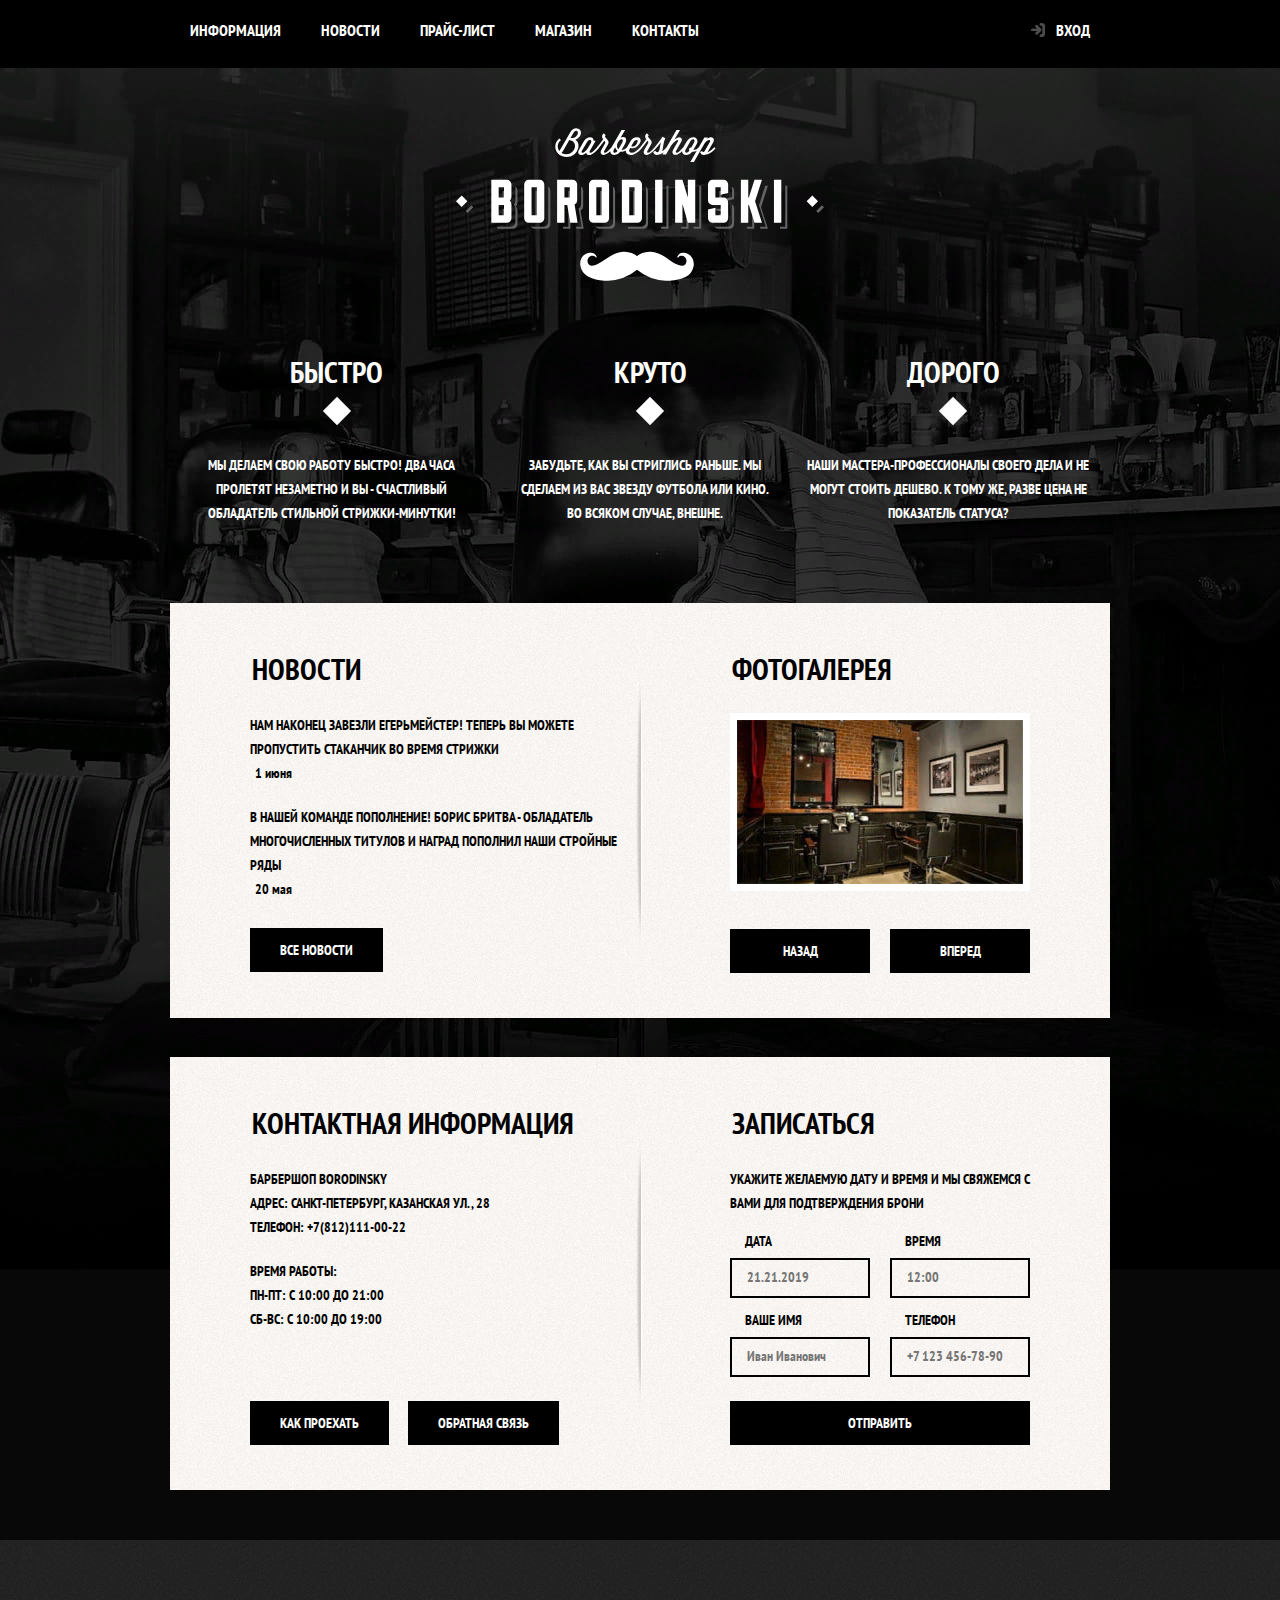
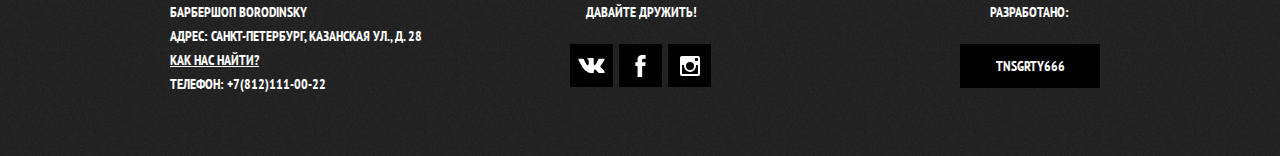
==== commit 44c08b7d: "Добавляет скрипт попапа окна логина и анимации" ====
--- a/index.html
+++ b/index.html
@@ -176,11 +176,11 @@
       <ul class="login-list">
         <li>
           <label class="visually-hidden" for="user-login">Логин</label>
-          <input class="login-icon-user" id="user-login" type="text" name="login" placeholder="Логин" required>
+          <input class="login-icon-user" id="user-login" type="text" name="login" placeholder="Логин">
         </li>
         <li>
           <label class="visually-hidden" for="user-password">Пароль</label>
-          <input class="login-icon-password" type="password" name="password" placeholder="Пароль" required>
+          <input class="login-icon-password" type="password" name="password" placeholder="Пароль">
         </li>
       </ul>
       <p class="login-password-info">
@@ -206,12 +206,70 @@
   <div class="modal-overlay "></div>
 
 <script type="text/javascript">
+  var link = document.querySelector(".login-link");
+  var popup = document.querySelector(".modal-login");
+  var overlay = document.querySelector(".modal-overlay");
+  var close = document.querySelector(".modal-close");
+  var form = popup.querySelector("form");
+  var login = popup.querySelector("[name=login]");
+  var password = popup.querySelector("[name=password]");
+
+  var isStorageSupport = true;
+  var storage = "";
+
+  link.addEventListener("click", function(evt) {
+    evt.preventDefault();
+    overlay.classList.add("modal-show");
+    popup.classList.add("modal-show");
+
+    if (storage) {
+      login.value = storage;
+      password.focus();
+    } else {
+      login.focus();
+    }
+  });
+
+  close.addEventListener("click", function(evt) {
+    evt.preventDefault();
+    overlay.classList.remove("modal-show");
+    popup.classList.remove("modal-show");
+    popup.classList.remove("modal-error");
+  });
+
+  form.addEventListener("submit", function(evt){
+    if (!login.value || !password.value){
+      evt.preventDefault();
+      popup.classList.remove("modal-error");
+      popup.offsetWidth = popup.offsetWidth;
+      popup.classList.add("modal-error");
+    } else {
+      if (isStorageSupport) {
+        localStorage.setItem("login", login.value);
+      }
+    }
+  });
+
+  try {
+    storage = localStorage.getItem("login");
+  } catch (err) {
+    isStorageSupport = false;
+  }
+
+  window.addEventListener("keydown", function(evt) {
+    if (evt.keyCode === 27) {
+
+      if (popup.classList.contains("modal-show")) {
+          evt.preventDefault();
+          popup.classList.remove("modal-show");
+          overlay.classList.remove("modal-show");
+          popup.classList.remove("modal-error");
+      }
+    }
+  });
 
 </script>
 
-  });
-
-
 </body>
 
 </html>
--- a/styles/style.css
+++ b/styles/style.css
@@ -1157,7 +1157,7 @@
   left: 0;
   right: 0;
 
-  background: rgba(0, 0, 0, 0.2);
+  background: rgba(0, 0, 0, 0);
 
   z-index: 5;
 
@@ -1180,6 +1180,13 @@
 
 .modal-show {
   display: block;
+  animation-name: bounce;
+  animation-duration: 0.6s;
+}
+
+.modal-error {
+  animation-name: shake;
+  animation-duration: 0.6s;
 }
 
 .login-form ul {
@@ -1229,19 +1236,9 @@
   transform: rotate(-45deg);
 }
 
-.login-icon-user::-webkit-input-placeholder ,
-.login-icon-password::-webkit-input-placeholder {
-  color: #000000;
-}
-
-.login-icon-user:-ms-input-placeholder ,
-.login-icon-password:-ms-input-placeholder {
-  color: #000000;
-}
-
-.login-icon-user::placeholder ,
-.login-icon-password::placeholder {
-  color: #000000;
+.modal-close:hover::before,
+.modal-close:hover::after {
+  background-color: #ffffff;
 }
 
 .login-form .login-icon-user,
@@ -1372,6 +1369,21 @@
   margin: 0;
 }
 
+/* Анимация попапов */
+
+@keyframes bounce {
+  0%   { transform: translateY(-2000px); }
+  70%  { transform: translateY(30px);    }
+  90%  { transform: translateY(-10px);   }
+  100% { transform: translateY(0);       }
+}
+
+@keyframes shake {
+  0%, 100%                { transform: translateX(0);     }
+  10%, 30%, 50%, 70%, 90% { transform: translateX(-10px); }
+  20%, 40%, 60%, 80%      { transform: translateX(10px);  }
+}
+
 /*Зона внешнего контента*/
 
 .inner-content {
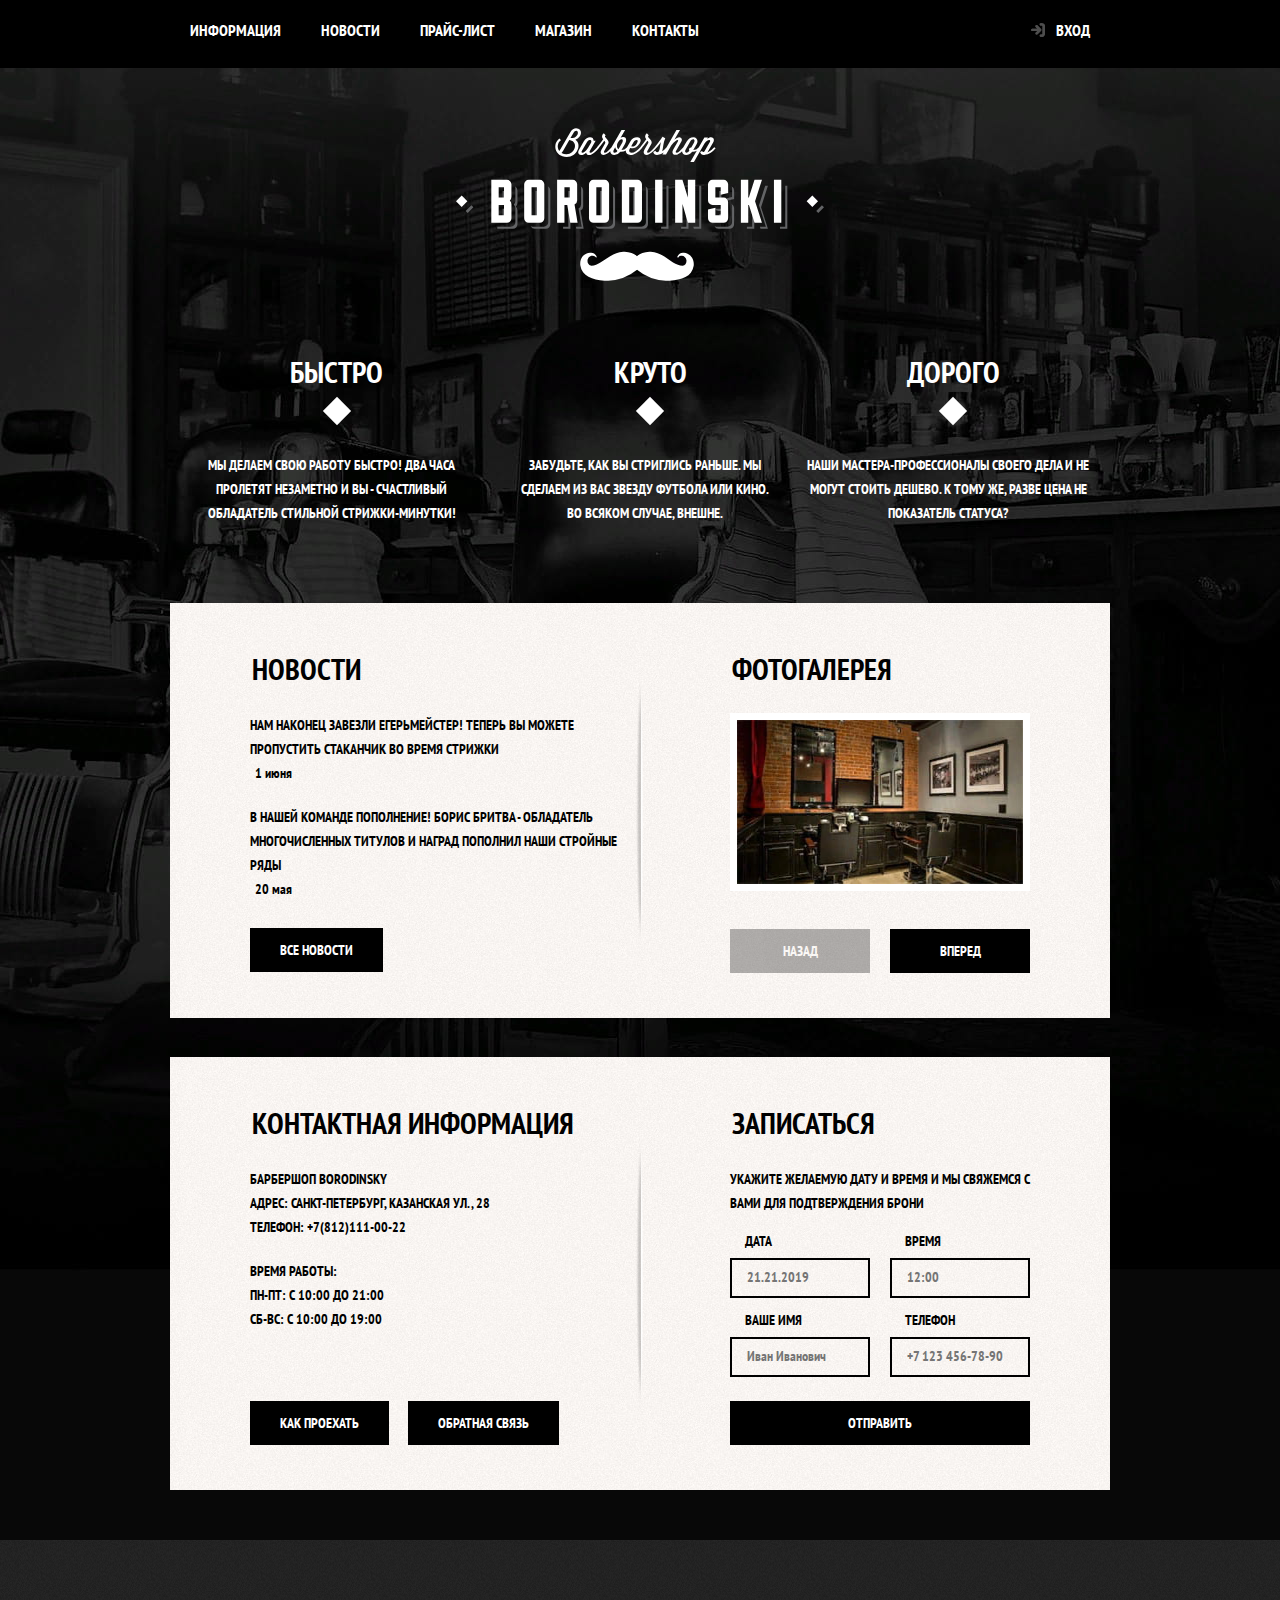
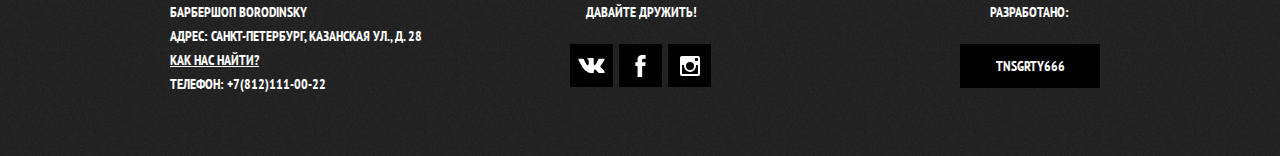
==== commit d842cb1b: "Последний коммит! Добавлены минифицированные файлы. Проведены тесты." ====
--- a/index.html
+++ b/index.html
@@ -3,10 +3,12 @@
 
 <head>
   <meta charset="UTF-8">
+  <meta name="viewport" content="width=device-width, initial-scale=1.0">
+  <meta http-equiv="X-UA-Compatible" content="ie=edge">
   <title>Барбершоп BORODINSKY</title>
   <link href="styles/normalize.css" rel="stylesheet">
   <link href="https://fonts.googleapis.com/css?family=PT+Sans+Narrow:400,700&display=swap&subset=cyrillic" rel="stylesheet">
-  <link href="styles/style.css" rel="stylesheet">
+  <link href="styles/styles.min.css" rel="stylesheet">
 </head>
 
 <body aria-label="Главная страница Барбершопа Бородинский">
@@ -29,7 +31,7 @@
         </div>
       </div>
       <a class="main-header-logo">
-        <img src="img/logos/index-logo.svg" width="368" height="153" alt="Логотип барбершопа BORODINSKY">
+        <img src="images/logos/index-logo.svg" width="368" height="153" alt="Логотип барбершопа BORODINSKY">
       </a>
     </nav>
   </header>
@@ -68,16 +70,16 @@
             <time datetime="2019-05-20">20 мая</time>
           </li>
         </ul>
-        <a href="news.html" class="button">Все новости</a>
+        <a href="#" class="button">Все новости</a>
       </section>
       <section class="gallery">
         <h2>Фотогалерея</h2>
         <div class="gallery-container">
           <figure class="gallery-content">
-            <a href="#"><img src="img/content/interier.jpg" width="286" height="164" alt="Фото нтерьера"></a>
+            <a href="#"><img src="images/content/interier.jpg" width="286" height="164" alt="Фото нтерьера"></a>
           </figure>
           <description>
-            <button class="button gallery-button gallery-button-back" type="button">Назад</button>
+            <button class="button gallery-button gallery-button-back" type="button" disabled>Назад</button>
             <button class="button gallery-button gallery-button-next" type="button">Вперед</button>
           </description>
         </div>
@@ -100,7 +102,7 @@
             <li>сб-вс: с 10:00 до 19:00</li>
           </ul>
         </div>
-        <a href="#" class="button">Как проехать</a>
+        <a href="#" class="button js-map-btn">Как проехать</a>
         <a href="#" class="button">Обратная связь</a>
       </section>
       <section class="appointment">
@@ -138,7 +140,7 @@
         <h3 class="visually-hidden">Наш адрес</h3>
         Барбершоп BORODINSKY<br>
         Адрес: Санкт-Петербург, Казанская ул., д. 28<br>
-        <a href="#wide-map">Как нас найти?</a><br>
+        <a href="#" class="js-map-link">Как нас найти?</a><br>
         Телефон: +7(812)111-00-22
       </section>
       <section class="footer-social">
@@ -166,8 +168,6 @@
     </div>
   </footer>
 
-  <!-- Модальные окна -->
-
   <section class="modal modal-login">
     <h2>Личный кабинет</h2>
     <p class="modal-description">Введите, пожалуйста, свой логин и пароль</p>
@@ -198,77 +198,18 @@
 
   <section class="modal modal-map">
     <h2 class="visually-hidden">Как до нас добраться</h2>
-    <a name="wide-map">
-      <img src="img/content/map-little.jpg" alt="Мы находимся по адресу: Санкт-Петербург, Казанская ул., д. 28">
-    </a>
-    <button class="modal-close" type="button"><span class="visually-hidden">Закрыть</span></button>
+
+      <iframe src="https://www.google.com/maps/embed?pb=!1m18!1m12!1m3!1d2868.3038845091114!2d30.313191411990413!3d59.930162629822846!2m3!1f0!2f0!3f0!3m2!1i1024!2i768!4f13.1!3m3!1m2!1s0x469631039a47d61f%3A0x45d9e0f55dc32968!2z0JrQsNC30LDQvdGB0LrQsNGPINGD0LsuLCAyOCwg0KHQsNC90LrRgi3Qn9C10YLQtdGA0LHRg9GA0LMsIDE5MDAzMQ!5e0!3m2!1sru!2sru!4v1564697246601!5m2!1sru!2sru"
+      width="765" height="573" frameborder="0" style="border:0" allowfullscreen></iframe>
+    <p>
+      <img src="images/content/map.jpg" width="765" height="559" alt="Мы находимся по адресу: Санкт-Петербург, Казанская ул., д. 28">
+    </p>
+    <button class="modal-close js-map-close" type="button"><span class="visually-hidden">Закрыть</span></button>
   </section>
-  <div class="modal-overlay "></div>
-
-<script type="text/javascript">
-  var link = document.querySelector(".login-link");
-  var popup = document.querySelector(".modal-login");
-  var overlay = document.querySelector(".modal-overlay");
-  var close = document.querySelector(".modal-close");
-  var form = popup.querySelector("form");
-  var login = popup.querySelector("[name=login]");
-  var password = popup.querySelector("[name=password]");
-
-  var isStorageSupport = true;
-  var storage = "";
-
-  link.addEventListener("click", function(evt) {
-    evt.preventDefault();
-    overlay.classList.add("modal-show");
-    popup.classList.add("modal-show");
-
-    if (storage) {
-      login.value = storage;
-      password.focus();
-    } else {
-      login.focus();
-    }
-  });
-
-  close.addEventListener("click", function(evt) {
-    evt.preventDefault();
-    overlay.classList.remove("modal-show");
-    popup.classList.remove("modal-show");
-    popup.classList.remove("modal-error");
-  });
-
-  form.addEventListener("submit", function(evt){
-    if (!login.value || !password.value){
-      evt.preventDefault();
-      popup.classList.remove("modal-error");
-      popup.offsetWidth = popup.offsetWidth;
-      popup.classList.add("modal-error");
-    } else {
-      if (isStorageSupport) {
-        localStorage.setItem("login", login.value);
-      }
-    }
-  });
-
-  try {
-    storage = localStorage.getItem("login");
-  } catch (err) {
-    isStorageSupport = false;
-  }
-
-  window.addEventListener("keydown", function(evt) {
-    if (evt.keyCode === 27) {
-
-      if (popup.classList.contains("modal-show")) {
-          evt.preventDefault();
-          popup.classList.remove("modal-show");
-          overlay.classList.remove("modal-show");
-          popup.classList.remove("modal-error");
-      }
-    }
-  });
-
-</script>
+  <div class="modal-overlay"></div>
+
+<script src="scripts/login.min.js"></script>
+<script src="scripts/map.min.js"></script>
 
 </body>
 
--- a/styles/styles.min.css
+++ b/styles/styles.min.css
@@ -0,0 +1 @@
+body,html{min-width:970px;margin:0;padding:0;font-family:"PT Sans Narrow", Arial, sans-serif;font-size:14px;line-height:24px;font-weight:700;color:#ffffff;text-transform:uppercase;background-color:#000000;background-image:url("../images/backgrounds/background.jpg");background-position:top center;background-repeat:no-repeat}.img{max-width:100%;height:auto}.visually-hidden:not(focus):not(active),input[type="checkbox"].visually-hidden,input[type="radio"].visually-hidden{position:absolute;width:1px;height:1px;margin:-1px;border:0;padding:0;white-space:nowrap;-webkit-clip-path:inset(100%);clip-path:inset(100%);clip:rect(0 0 0 0);overflow:hidden}.container{width:940px;margin:0 auto;padding:0 10px}.main-navigation-wrapper .container{display:-webkit-box;display:-ms-flexbox;display:flex;-webkit-box-pack:justify;-ms-flex-pack:justify;justify-content:space-between}.main-header{margin-bottom:70px}.main-navigation{display:-webkit-box;display:-ms-flexbox;display:flex;-webkit-box-orient:vertical;-webkit-box-direction:normal;-ms-flex-direction:column;flex-direction:column;-webkit-box-align:center;-ms-flex-align:center;align-items:center;font-size:16px;line-height:20px;color:#ffffff}.user-navigation li{margin:0}.site-navigation a,.user-navigation a{display:block;padding:20px}.site-navigation li:focus,.site-navigation li:hover,.user-navigation li:focus,.user-navigation li:hover{background-color:#242424}.main-header-logo{-webkit-box-ordinal-group:3;-ms-flex-order:2;order:2;width:368px;height:153px}.main-navigation-wrapper{width:100%;margin-bottom:60px;background-color:#000000}.main-navigation-wrapper a{color:#ffffff;text-decoration:none}.site-navigation{display:-webkit-box;display:-ms-flexbox;display:flex;-ms-flex-wrap:wrap;flex-wrap:wrap;-ms-flex-preferred-size:720px;flex-basis:720px;margin:0;padding:0;list-style:none}.user-navigation{display:-webkit-box;display:-ms-flexbox;display:flex;-ms-flex-wrap:wrap;flex-wrap:wrap;margin:0;padding:0;list-style:none}.user-navigation .login-link{position:relative;padding:20px 20px 28px 50px}.login-link::before{content:"";position:absolute;top:22px;left:24px;width:16px;height:18px;background-image:url("../images/icons/login.svg");background-repeat:no-repeat;background-position:0 0;opacity:0.3;z-index:1}.login-link:active::before,.login-link:hover::before{opacity:1}.features-list{display:-webkit-box;display:-ms-flexbox;display:flex;-webkit-box-pack:justify;-ms-flex-pack:justify;justify-content:space-between;margin:0 0 78px;padding:0}.features-list li{list-style:none}.feature-item p{text-align:center;margin:0;padding:0 20px 0 10px}.feature-item h3{position:relative;margin:0 0 60px;padding:0;text-align:center;font-size:30px;line-height:42px}.feature-item h3::after{content:"";position:absolute;top:50px;left:50%;margin-left:-10px;padding:0;width:20px;height:20px;background-color:#ffffff;-webkit-transform:rotate(45deg);transform:rotate(45deg)}.index-columns{display:-webkit-box;display:-ms-flexbox;display:flex;-webkit-box-pack:justify;-ms-flex-pack:justify;justify-content:space-between;margin-bottom:39px;padding:45px 80px;color:#000000;background-color:#f8f5f2;background-image:url(../images/backgrounds/line.png), url("../images/backgrounds/items-background.jpg");background-position:center, 0 0;background-repeat:no-repeat, repeat}.index-columns h2{margin:0 0 23px;padding:0 2px;font-size:30px;line-height:42px}.index-columns a{text-decoration:none}.news{width:380px;margin:0}.news-list{margin:0 0 27px;padding:0;list-style:none}.news-item time{padding:5px;text-transform:none}.news-item{margin-bottom:20px}.news-item p{margin:0}.gallery{width:300px}.gallery-content{margin:0;background-color:#cccccc;border:7px solid #ffffff}.gallery-content{-o-object-fit:cover;object-fit:cover;width:286px;height:164px}.gallery-container{position:relative;height:260px}.button{display:inline-block;margin:0 16px 0 0;padding:10px 30px;font:inherit;text-align:center;color:#ffffff;vertical-align:middle;text-transform:uppercase;background-color:#000000;border:none;text-decoration:none;cursor:pointer}.button:not([disabled]):active,.button:not([disabled]):focus,.button:not([disabled]):hover{background-color:#663d15}.button:disabled{cursor:default;opacity:0.3}.gallery-button{-webkit-box-sizing:border-box;box-sizing:border-box;position:absolute;bottom:0;width:140px;margin:0}.gallery-button-back{left:0}.gallery-button-next{right:0}.contacts{margin:0;padding:0;width:380px}.contacts p,.contacts ul{margin:0;padding:0;list-style:none}.contacts .address{margin:20px 0}.contacts .worktime{margin-bottom:70px}.appointment{width:300px}.appointment-form ul{display:-webkit-box;display:-ms-flexbox;display:flex;-ms-flex-wrap:wrap;flex-wrap:wrap;-webkit-box-pack:justify;-ms-flex-pack:justify;justify-content:space-between;margin:0;padding:0}.appointment-item{width:140px;margin-bottom:10px}.appointment-item label{display:block;margin-bottom:5px;margin-left:15px}.appointment li{list-style:none}.appointment-item input{-webkit-box-sizing:border-box;box-sizing:border-box;width:140px;padding:5px 15px 7px;font:inherit;background-color:transparent;border:2px solid #000000}.appointment-item input:focus{border-color:#663d15}.appointment .button{width:100%;margin:14px 0 0}.main-footer{margin-top:50px;padding:60px 0;color:#ffffff;background-color:#212121;background-image:url("../images//backgrounds/footer-background.jpg");background-position:0 0;background-repeat:repeat}.main-footer .container{display:-webkit-box;display:-ms-flexbox;display:flex}.footer-contacts a:focus,.footer-contacts a:hover{text-decoration:none}.footer-contacts{width:320px;margin-right:80px}.footer-social{width:160px}.footer-social ul{display:-webkit-box;display:-ms-flexbox;display:flex;-ms-flex-wrap:wrap;flex-wrap:wrap;-webkit-box-pack:justify;-ms-flex-pack:justify;justify-content:space-between;width:141px;list-style:none;margin:0;padding:0}.footer-social li a{color:#ffffff}.footer-social b{display:block;margin-bottom:20px;padding-left:16px;padding-right:16px}.social-button li{list-style:none}.social-button{display:-webkit-box;display:-ms-flexbox;display:flex;-webkit-box-align:center;-ms-flex-align:center;align-items:center;-webkit-box-pack:center;-ms-flex-pack:center;justify-content:center;width:43px;height:43px;background-color:#000000}.social-button:focus,.social-button:hover{background-color:#ffffff}.social-button:focus path,.social-button:hover path{fill:#000000}.copyright{width:150px;margin:0 0 0 auto}.copyright .button{color:#ffffff}.copyright .button:hover{color:#000000;background-color:#ffffff}.copyright .button{-webkit-box-sizing:border-box;box-sizing:border-box;width:140px}.copyright b{display:block;margin-bottom:20px;padding-left:30px;padding-right:30px}.inner-page{color:#000000;background-color:#f9f6f3;background-image:url("../images//backgrounds/items-background.jpg");background-position:0 0;background-repeat:repeat}.inner-page .main-header{margin:0 0 50px;padding:0;background-color:#000000}.inner-page .main-navigation .container{display:-webkit-box;display:-ms-flexbox;display:flex;-webkit-box-align:start;-ms-flex-align:start;align-items:flex-start;-webkit-box-orient:horizontal;-webkit-box-direction:normal;-ms-flex-direction:row;flex-direction:row}.inner-page .main-header-logo{width:111px;height:24px;padding:20px}.inner-page .user-navigation{margin-left:auto}.inner-page .main-navigation a{color:#ffffff;text-decoration:none}.site-navigation-current{position:relative}.site-navigation-current::after{content:"";position:absolute;top:auto;right:20px;bottom:0;left:20px;height:5px;background-color:#ffffff}.inner-page a{color:#000000}.footer-contacts a{color:#ffffff;text-decoration:underline}.catalog-item{background-color:#f8f8f8;-webkit-box-shadow:0 0 10px rgba(0, 0, 0, 0.1);box-shadow:0 0 10px rgba(0, 0, 0, 0.1)}.inner-page .catalog-item h3{margin:0;padding:0;font-size:14px;line-height:18px}.catalog-category{text-transform:none}.catalog-item:hover{-webkit-box-shadow:0 0 10px rgba(0, 0, 0, 0.2);box-shadow:0 0 10px rgba(0, 0, 0, 0.2)}.page-title{margin:0 0 15px;padding:0;font-size:30px;line-height:42px}.breadcrumbs{display:-webkit-inline-box;display:-ms-inline-flexbox;display:inline-flex;-ms-flex-wrap:wrap;flex-wrap:wrap;position:relative;margin:0;padding:0}.breadcrumbs li::after{content:"";display:inline-block;margin:3px 25px;width:8px;height:8px;background-color:#000000;-webkit-transform:rotate(45deg);transform:rotate(45deg)}.breadcrumbs li:last-child::after{display:none}.breadcrumbs a,.breadcrumbs li{list-style:none;text-decoration:none}.breadcrumbs a:active,.breadcrumbs a:hover{text-decoration:underline}.breadcrumbs-current{color:#aba9a7;cursor:default}.breadcrumbs-current a:active,.breadcrumbs-current a:hover{text-decoration:none}.pricelist td{border:2px solid #000000}.catalog{width:700px}.catalog ul{margin:0;padding:0;list-style:none}.inner-page .main-footer{box-shadow:inset 0 60px 45px -30px #000}.filters{display:-webkit-box;display:-ms-flexbox;display:flex;-ms-flex-wrap:wrap;flex-wrap:wrap;-webkit-box-orient:vertical;-webkit-box-direction:normal;-ms-flex-direction:column;flex-direction:column;max-width:300px}.filter fieldset{border:none;margin:0;padding:0}.filter{display:-webkit-box;display:-ms-flexbox;display:flex;-webkit-box-orient:vertical;-webkit-box-direction:normal;-ms-flex-direction:column;flex-direction:column;-ms-flex-wrap:wrap;flex-wrap:wrap}.filter ul{margin:0 0 50px;padding:0;list-style:none}.item-name{cursor:pointer}.item-name:hover{color:#663d15}.filter legend{margin-bottom:20px;padding:0}.filters .checkbox-indicator{display:inline-block;width:14px;height:14px;position:relative;top:5px;left:1px;margin:10px 20px 1px 0;border:2px solid black}.filters .checkbox-indicator::after,.filters .checkbox-indicator::before{content:"";position:absolute;top:6px;left:1px;width:12px;height:2px;background-color:#000000;opacity:0;-webkit-transition:0.6s;transition:0.6s}.filter-input-checkbox:checked + .checkbox-indicator::before{-webkit-transform:rotate(45deg);transform:rotate(45deg);opacity:1}.filter-input-checkbox:checked + .checkbox-indicator::after{-webkit-transform:rotate(-45deg);transform:rotate(-45deg);opacity:1}.radio-indicator{display:inline-block;width:14px;height:14px;position:relative;top:4px;left:1px;margin:10px 20px 1px 0;border:2px solid black;border-radius:50%}.radio-indicator::before{content:"";position:absolute;top:2px;left:2px;width:10px;height:10px;background-color:black;border-radius:50%;opacity:0;-webkit-transition:0.6s;transition:0.6s}.filter-input-radio:checked + .radio-indicator::before{opacity:1}.checkbox-indicator:hover + .item-name,.filter-input-checkbox:focus ~ .item-name,.filter-input-radio:focus ~ .item-name,.radio-indicator:hover + .item-name{color:#663d15}.filter-input-checkbox:focus + .checkbox-indicator,.filter-input-checkbox:hover + .checkbox-indicator,.filter-input-radio:focus + .radio-indicator,.filter-input-radio:hover + .radio-indicator{color:#663d15}.catalog-columns{display:-webkit-box;display:-ms-flexbox;display:flex;-webkit-box-pack:justify;-ms-flex-pack:justify;justify-content:space-between;-ms-flex-wrap:nowrap;flex-wrap:nowrap;margin:50px 0;padding:0}.catalog{display:-webkit-box;display:-ms-flexbox;display:flex;max-width:700px;-ms-flex-wrap:nowrap;flex-wrap:nowrap;-webkit-box-orient:vertical;-webkit-box-direction:normal;-ms-flex-direction:column;flex-direction:column;-webkit-box-pack:justify;-ms-flex-pack:justify;justify-content:space-between}.product-text{margin-bottom:40px}.catalog-list{display:-webkit-box;display:-ms-flexbox;display:flex;-ms-flex-wrap:wrap;flex-wrap:wrap;list-style:none}.catalog-item{display:-webkit-box;display:-ms-flexbox;display:flex;-ms-flex-wrap:wrap;flex-wrap:wrap;-webkit-box-orient:vertical;-webkit-box-direction:normal;-ms-flex-direction:column;flex-direction:column;-webkit-box-pack:start;-ms-flex-pack:start;justify-content:flex-start;max-width:220px;padding:0;margin:0 20px 20px 0;background-color:#ffffff;color:#000000;font-size:14px}.catalog-item a{text-decoration:none}.catalog-item h3,.catalog-item p{margin:0;padding:10px}.catalog-item:nth-child(3n){margin-right:0}.catalog-item img{margin-bottom:10px}.price{display:inline-block;-webkit-box-sizing:border-box;box-sizing:border-box;min-width:114px;min-height:40px;margin:0 -5px 0 0;padding:10px 20px;font-size:14px;line-height:20px;text-align:center;vertical-align:middle;color:#000000;background-color:#e5e5e5}.catalog-category,.catalog-item-title{display:inline-block;font-size:14px;line-height:18px;padding:0 0 0 17px;color:#000000}.button-catalog{margin:0 auto;padding:10px 23px;line-height:20px}.catalog-item-price{margin-bottom:60px}.catalog-item-price a{color:#ffffff}.catalog-inner-list{margin:0;padding:0}.catalog-inner-list li::before{content:"";display:inline-block;margin-right:10px;width:8px;height:8px;background-color:#000000;-webkit-transform:rotate(45deg);transform:rotate(45deg)}.pagination-list{display:-webkit-box;display:-ms-flexbox;display:flex;-ms-flex-wrap:wrap;flex-wrap:wrap}.pagination-list a{padding:15px 20px;color:#ffffff;background-color:#000000;text-decoration:none}.pagination-list li{margin:35px 10px}.pagination-item a:active,.pagination-item a:focus,.pagination-item a:hover{color:#ffffff;background-color:#663d15}.pagination-item-current a{color:#000000;background-color:#ffffff}.product-photos{display:-webkit-box;display:-ms-flexbox;display:flex;-webkit-box-orient:horizontal;-webkit-box-direction:normal;-ms-flex-direction:row;flex-direction:row;-ms-flex-wrap:wrap;flex-wrap:wrap;flex-basis:470px;margin-right:90px}.product-photos ul{max-width:460px;-ms-flex-wrap:wrap;flex-wrap:wrap;display:-webkit-box;display:-ms-flexbox;display:flex}.product-photos ul li:nth-child(3n){margin-right:0}.product-photo-large{-webkit-box-shadow:0 0 10px 2px rgba(0, 0, 0, 0.1);box-shadow:0 0 10px 2px rgba(0, 0, 0, 0.1);margin:0 0 20px;max-width:460px;max-height:498px}.product-photo-small{max-width:140px;max-height:149px;margin-right:20px;margin-bottom:20px}.product-photos ul{margin:0;padding:0}.product-photos li{list-style:none;-webkit-box-shadow:0 0 10px 2px rgba(0, 0, 0, 0.1);box-shadow:0 0 10px 2px rgba(0, 0, 0, 0.1)}.product-info{display:flex;flex-direction:column;width:390px}.flex-header-wrapper{display:flex;justify-content:space-between;flex-wrap:wrap}.product-info li{list-style:none}.product-info h3{font-size:24px;line-height:30px}.product-article{color:#aeaeae}.modal{position:fixed;color:#000000;background-color:#f8f3f0;background-image:url("../images//backgrounds/items-background.jpg");background-position:0 0;background-repeat:repeat;-webkit-box-shadow:0 30px 50px rgba(0, 0, 0, 0.7);box-shadow:0 30px 50px rgba(0, 0, 0, 0.7);z-index:10}.modal-login{top:130px;left:50%;width:300px;padding:50px 80px;margin-left:-230px;display:none}.modal-map{top:50%;left:50%;width:765px;height:573px;margin:-287px 0 0 -390px;padding:0;border:7px solid #ffffff;display:none}.modal-map iframe{position:inherit}.modal-overlay{position:fixed;top:0;bottom:0;left:0;right:0;background:rgba(0, 0, 0, 0);z-index:5;display:none}.js-map-close,.modal-close{position:absolute;top:0;right:-34px;width:22px;height:22px;background-color:transparent;border:0;cursor:pointer}.modal-show{display:block;animation-name:bounce;animation-duration:0.6s}.modal-show-map{display:block;animation-name:shift;animation-duration:0.6s}.modal-error{animation-name:shake;animation-duration:0.6s}.login-form ul{margin:0;padding:0;list-style:none}.modal-login h2{margin:0 0 20px;font-size:30px;line-height:42px}.modal-map-wide img{color:#000000}.modal-description{margin:0 0 10px}.modal-close::after,.modal-close::before{content:"";position:absolute;top:10px;left:2px;width:19px;height:3px;background-color:#d0d0d0}.modal-close::before{-webkit-transform:rotate(45deg);transform:rotate(45deg)}.modal-close::after{-webkit-transform:rotate(-45deg);transform:rotate(-45deg)}.modal-close:hover::after,.modal-close:hover::before{background-color:#ffffff}.login-form .login-icon-password,.login-form .login-icon-user{-webkit-box-sizing:border-box;box-sizing:border-box;width:300px;margin-bottom:10px;padding:10px 40px 10px 15px;font:inherit;color:#000000;text-transform:uppercase;background-color:#f9f6f3;border:2px solid #000000}.login-form .login-icon-password:focus,.login-form .login-icon-user:focus{border-color:#663d15}.login-icon-user{background-image:url("/images/icons/user.svg");background-position:270px center;background-repeat:no-repeat}.login-icon-password{background-image:url("/images/icons/lock.svg");background-position:270px center;background-repeat:no-repeat}.login-password-info{display:-webkit-box;display:-ms-flexbox;display:flex;-ms-flex-wrap:wrap;flex-wrap:wrap;-webkit-box-pack:justify;-ms-flex-pack:justify;justify-content:space-between;margin:0 0 10px}.modal-login-remember:focus + .checkbox-indicator,.modal-login-remember:focus ~ .remember-me,.modal-login-remember:hover + .checkbox-indicator,.modal-login-remember:hover ~ .remember-me{color:#663d15;cursor:pointer}.restore{display:inline-block;color:#000000;text-decoration:underline;padding:4px 0 0}.restore:focus,.restore:hover{color:#663d15;text-decoration:none}.login-password-info .checkbox-indicator{display:inline-block;width:16px;height:16px;position:relative;top:5px;left:1px;margin-right:10px;border:2px solid black}.modal-login-remember + .checkbox-indicator::after,.modal-login-remember + .checkbox-indicator::before{content:"";position:absolute;top:7px;left:1px;width:14px;height:2px;background-color:#000000;opacity:0;-webkit-transition:0.6s;transition:0.6s}.modal-login-remember:checked + .checkbox-indicator::before{-webkit-transform:rotate(45deg);transform:rotate(45deg);opacity:1}.modal-login-remember:checked + .checkbox-indicator::after{-webkit-transform:rotate(-45deg);transform:rotate(-45deg);opacity:1}.modal-login-remember:disabled + .checkbox-indicator{opacity:0.3}.modal-login-remember:disabled ~ .remember-me{opacity:0.3}.login-form .button{width:100%;margin:0}@keyframes bounce{0%{transform:translateY(-2000px)}70%{transform:translateY(30px)}90%{transform:translateY(-10px)}100%{transform:translateY(0)}}@keyframes shake{0%,100%{transform:translateX(0)}10%,30%,50%,70%,90%{transform:translateX(-10px)}20%,40%,60%,80%{transform:translateX(10px)}}@keyframes shift{0%{transform:translateX(2000px)}70%{transform:translateX(-30px)}90%{transform:translateX(10px)}100%{transform:translateX(0)}}.inner-content{margin-bottom:75px}.inner-content h2{margin:60px 0 30px;font-size:24px;line-height:30px}.inner-content h3{margin:60px 0 30px;font-size:20px;line-height:24px}.inner-content h2 + h3{margin-top:30px}.inner-content p{margin:14px 0}.inner-content td{padding:10px 15px;border:2px solid #000000}.inner-content table{border-collapse:collapse}.inner-content .big-heading{display:-webkit-box;display:-ms-flexbox;display:flex;-webkit-box-align:center;-ms-flex-align:center;align-items:center;-webkit-box-pack:justify;-ms-flex-pack:justify;-ms-flex-wrap:nowrap;flex-wrap:nowrap;justify-content:space-between;margin-top:55px;margin-bottom:65px;font-size:48px;line-height:60px}.big-heading::after,.big-heading::before{content:"";-webkit-box-flex:1;-ms-flex-positive:1;flex-grow:1;-ms-flex-negative:0;flex-shrink:0;width:20px;height:4px;background-color:#000000}.big-heading::before{margin-right:25px}.big-heading::after{margin-left:25px}.inner-content .list-1{margin:14px 0;padding:0;list-style:none}.inner-content .list-1 li{margin-bottom:15px}.inner-content .list-1 li::before{content:"";display:inline-block;margin:0 10px 0 0;padding:0;width:8px;height:8px;vertical-align:baseline;background-color:#000000;-webkit-transform:rotate(45deg);transform:rotate(45deg)}.inner-content .table-1{width:100%}.inner-content .table-1 td{width:50%}.inner-content .table-1 td:last-child{text-align:center}.inner-content .inner-columns{display:-webkit-box;display:-ms-flexbox;display:flex;-webkit-box-pack:justify;-ms-flex-pack:justify;justify-content:space-between;-ms-flex-wrap:wrap;flex-wrap:wrap;margin:60px 0}.inner-content .inner-columns .inner-column-left,.inner-content .inner-columns .inner-column-right{width:460px}.inner-content .inner-column-left:first-child,.inner-content .inner-column-right:first-child{margin-top:0}.inner-content .inner-column-left:last-child,.inner-content .inner-column-right:last-child{margin-bottom:0}.inner-content .inner-columns > h3:first-child{width:460px;margin:0 460px 30px 0}.inner-content .short-text{padding-right:80px}
